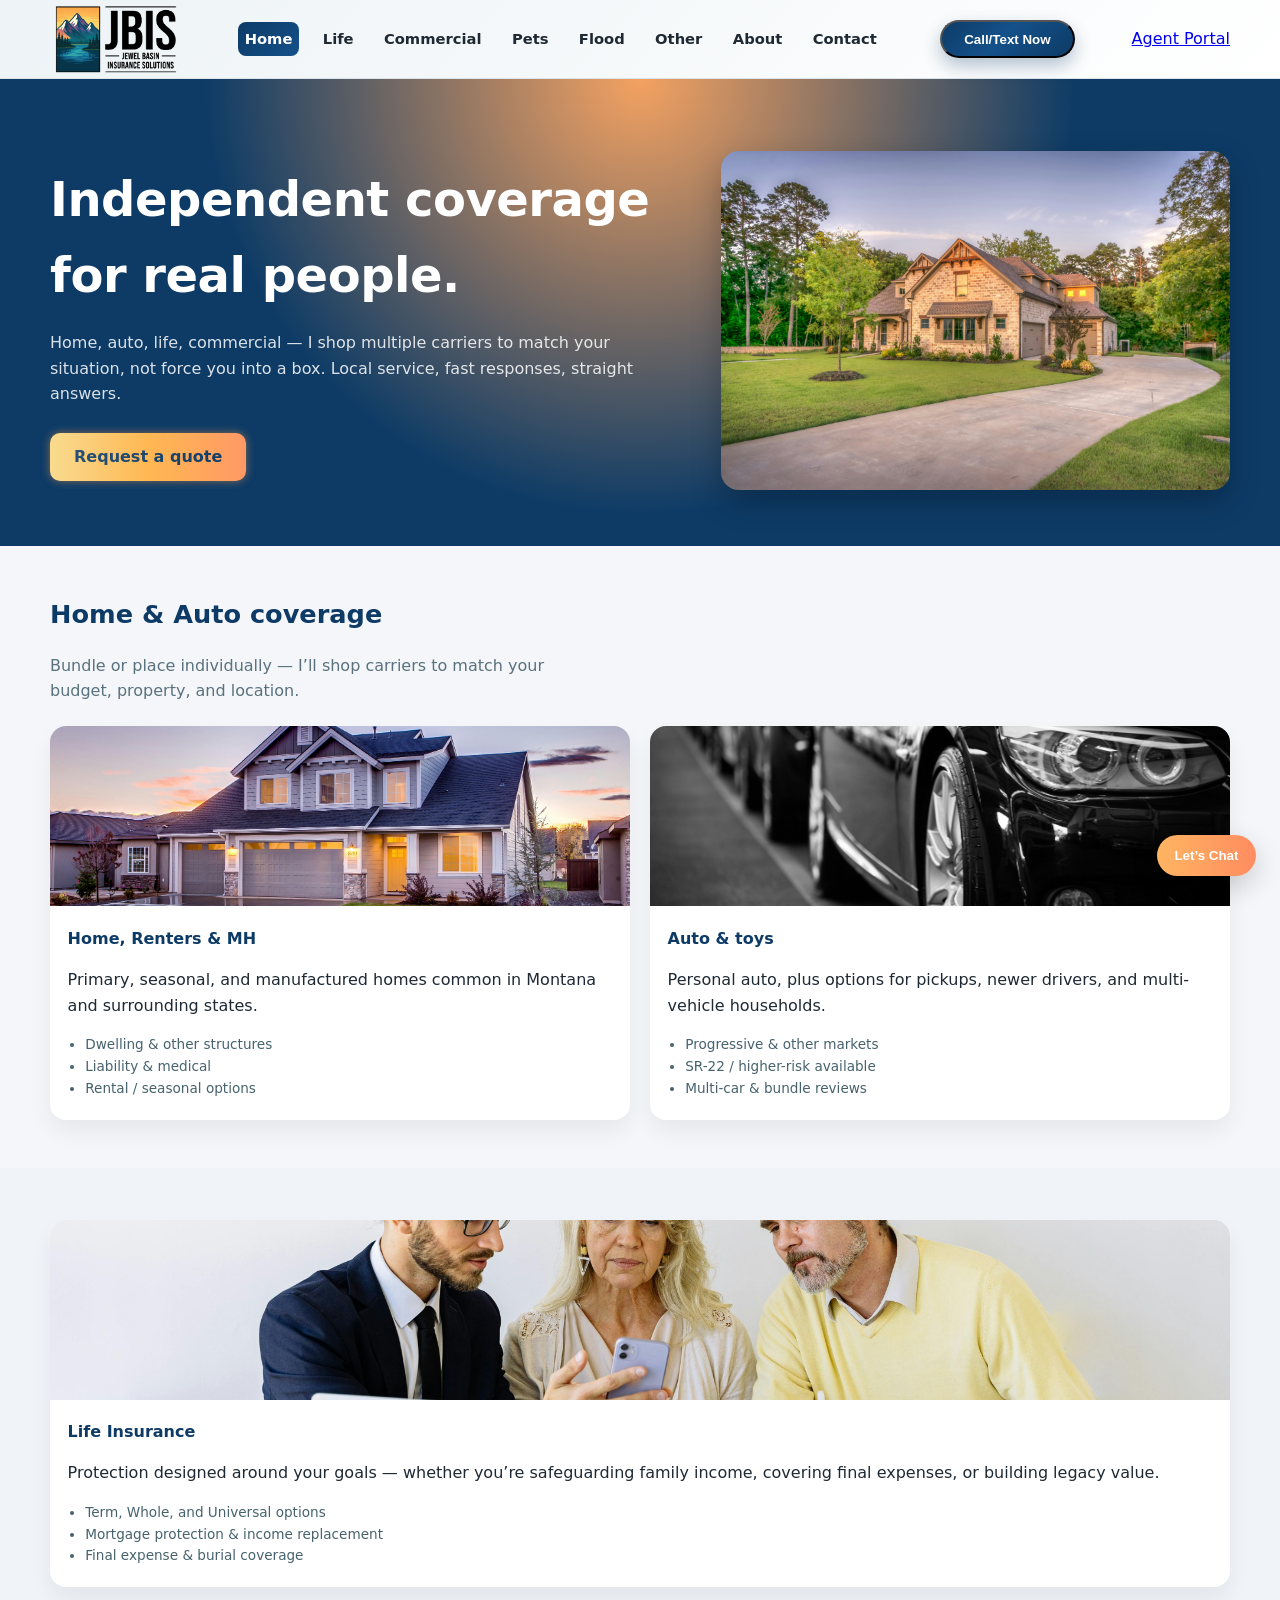
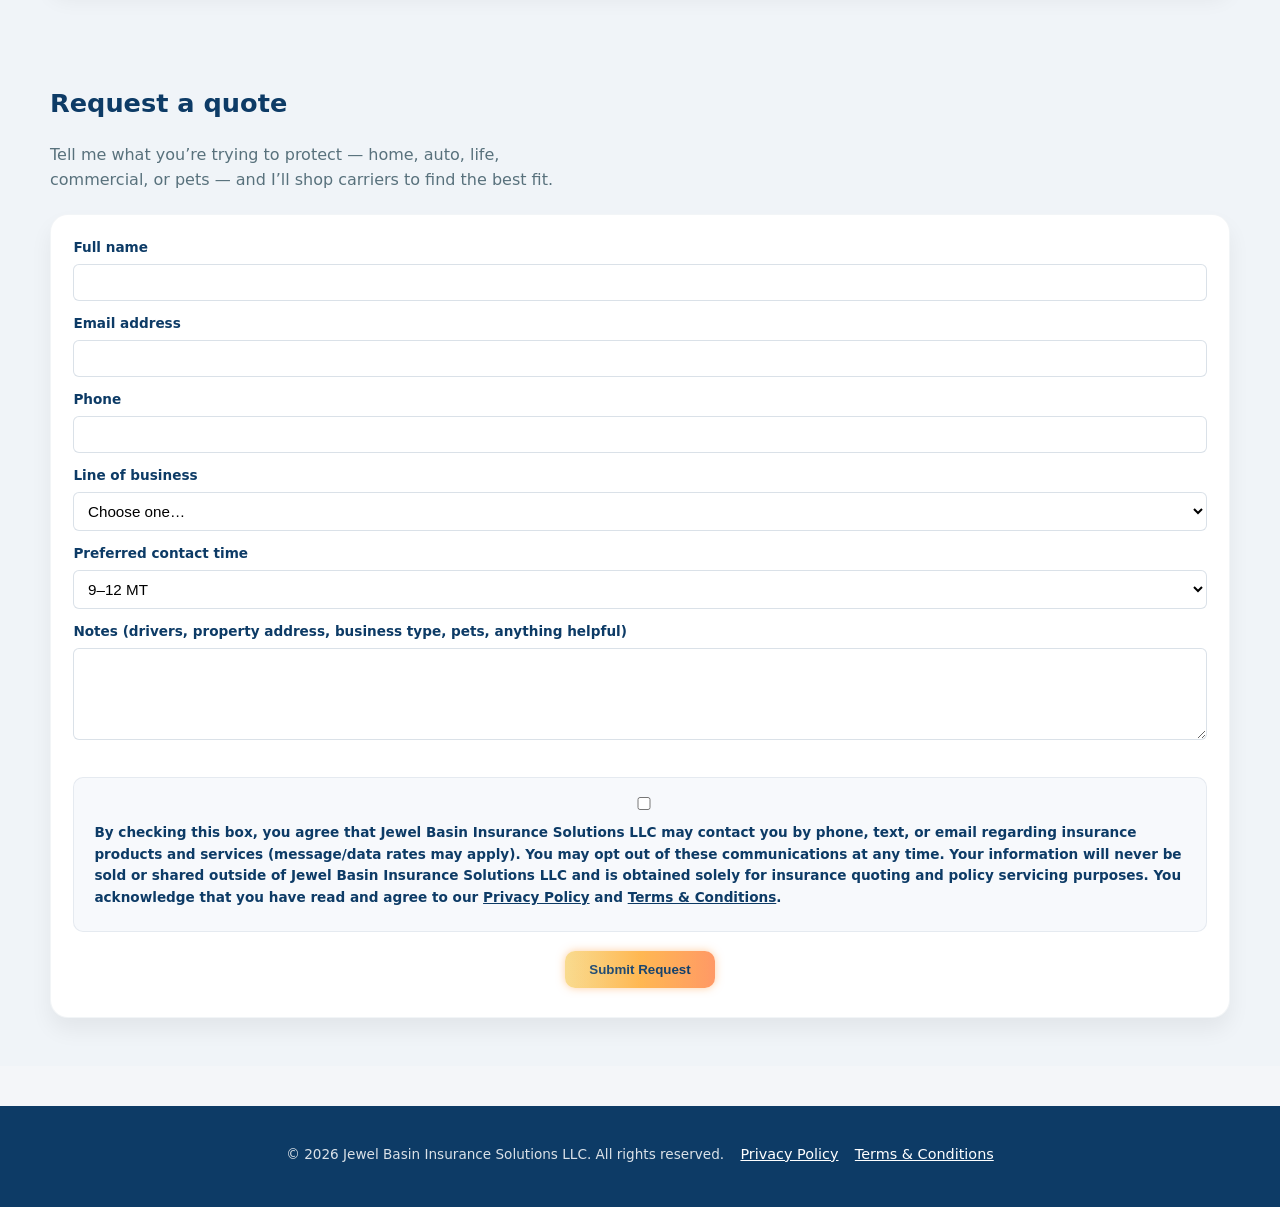
==== index.html @ 473801c9 "Update index.html" ====
<!DOCTYPE html>
<html lang="en">
<head>
  <meta charset="UTF-8" />
  <meta name="viewport" content="width=device-width, initial-scale=1" />
  <title>Jewel Basin Insurance Solutions LLC</title>
  <meta name="description" content="Independent insurance agency providing personal and commercial coverage across Montana and beyond." />
  <link rel="stylesheet" href="styles.css" />
</head>
<body>
  <!-- =========================
       HEADER / NAV
  ========================= -->
  <header class="topbar">
    <div class="container topbar__inner">
      <a href="index.html" class="logo" aria-label="Jewel Basin Insurance Solutions LLC">
        <img src="img/logo.png" alt="Jewel Basin Insurance Solutions LLC logo" />
      </a>

      <nav class="nav" aria-label="Primary">
        <a href="index.html#services" class="active">Home</a>
        <a href="life.html">Life</a>
        <a href="commercial.html">Commercial</a>
        <a href="pets.html">Pets</a>
        <a href="flood.html">Flood</a>
        <a href="other.html">Other</a>
        <a href="about.html">About</a>
        <a href="contact.html">Contact</a>
      </nav>

<button id="callTextBtn" class="btn-call" type="button">Call/Text Now</button>
<a href="/api/basic-auth" class="button">Agent Portal</a>
</a>
    </div>
  </header>

  <!-- =========================
       MAIN
  ========================= -->
  <main>
    <!-- HERO (home) -->
    <section class="hero hero--home">
      <div class="hero-inner container">
        <div class="hero-text">
          <h1>Independent coverage for real people.</h1>
          <p>
            Home, auto, life, commercial — I shop multiple carriers to match your situation,
            not force you into a box. Local service, fast responses, straight answers.
          </p>
          <a href="#quote" class="btn btn-primary">Request a quote</a>
        </div>
        <div class="hero-photo"><img src="img/hero-home2.jpg" alt="Jewel Basin Insurance Solutions" /></div>
      </div>
    </section>

    <!-- SERVICES: Home & Auto spotlight -->
    <section id="services" class="section">
      <div class="container">
        <h2>Home &amp; Auto coverage</h2>
        <p class="section__lead">
          Bundle or place individually — I’ll shop carriers to match your budget, property, and location.
        </p>

        <div class="spotlight-grid">
          <article class="spotlight">
            <img src="img/hero-home.jpg" alt="Home insurance" class="spotlight__img" />
            <div class="spotlight__body">
              <h3>Home, Renters &amp; MH</h3>
              <p>Primary, seasonal, and manufactured homes common in Montana and surrounding states.</p>
              <ul>
                <li>Dwelling &amp; other structures</li>
                <li>Liability &amp; medical</li>
                <li>Rental / seasonal options</li>
              </ul>
            </div>
          </article>

          <article class="spotlight">
            <img src="img/hero-auto.jpg" alt="Auto insurance" class="spotlight__img" />
            <div class="spotlight__body">
              <h3>Auto &amp; toys</h3>
              <p>Personal auto, plus options for pickups, newer drivers, and multi-vehicle households.</p>
              <ul>
                <li>Progressive &amp; other markets</li>
                <li>SR-22 / higher-risk available</li>
                <li>Multi-car &amp; bundle reviews</li>
              </ul>
            </div>
          </article>
        </div>
      </div>
    </section>

    <!-- LIFE INSURANCE PROMO (kept as a single card layout) -->
    <section class="section section--muted">
      <div class="container">
        <div class="spotlight-grid" style="margin-top: 0.25rem;">
          <article class="spotlight">
            <img src="img/life.jpg" alt="Life insurance coverage" class="spotlight__img" />
            <div class="spotlight__body">
              <h3>Life Insurance</h3>
              <p>
                Protection designed around your goals — whether you’re safeguarding family income,
                covering final expenses, or building legacy value.
              </p>
              <ul>
                <li>Term, Whole, and Universal options</li>
                <li>Mortgage protection &amp; income replacement</li>
                <li>Final expense &amp; burial coverage</li>
              </ul>
            </div>
          </article>
        </div>
      </div>
    </section>

    <!-- QUOTE / CONTACT -->
    <section id="quote" class="section section--muted">
      <div class="container narrow">
        <h2>Request a quote</h2>
        <p class="section__lead">
          Tell me what you’re trying to protect — home, auto, life, commercial, or pets — and I’ll shop carriers to find the best fit.
        </p>

        <form action="https://formsubmit.co/kendalljonesins@outlook.com" method="POST" class="quote-form">
          <!-- where to go after submit -->
          <input type="hidden" name="_next" value="https://www.jewelbasinins.com/thankyou.html" />
          <!-- stop captcha -->
          <input type="hidden" name="_captcha" value="false" />
          <!-- subject line -->
          <input type="hidden" name="_subject" value="New website quote request" />

          <div class="form-row">
            <div class="form-group">
              <label for="name">Full name</label>
              <input type="text" id="name" name="Full name" required />
            </div>
            <div class="form-group">
              <label for="email">Email address</label>
              <input type="email" id="email" name="Email" required />
            </div>
          </div>

          <div class="form-row">
            <div class="form-group">
              <label for="phone">Phone</label>
              <input type="tel" id="phone" name="Phone" />
            </div>
            <div class="form-group">
              <label for="line">Line of business</label>
              <select id="line" name="Line of business">
                <option value="" selected>Choose one…</option>
                <option>Home</option>
                <option>Auto</option>
                <option>Home + Auto</option>
                <option>Life / Mortgage protection</option>
                <option>Commercial</option>
                <option>Pets</option>
                <option>Flood</option>
                <option>Other</option>
              </select>
            </div>
          </div>

          <div class="form-row">
            <div class="form-group">
              <label for="time">Preferred contact time</label>
              <select id="time" name="Preferred contact time">
                <option>9–12 MT</option>
                <option>12–3 MT</option>
                <option>3–5 MT</option>
                <option>After 5 MT (by appt)</option>
              </select>
            </div>
          </div>

          <div class="form-group">
            <label for="notes">Notes (drivers, property address, business type, pets, anything helpful)</label>
            <textarea id="notes" name="Notes" rows="4"></textarea>
          </div>

          <div class="consent-box">
            <label class="checkbox-inline">
              <input type="checkbox" name="Consent" value="Yes" required />
              By checking this box, you agree that Jewel Basin Insurance Solutions LLC may contact you by phone, text, or email regarding insurance products
              and services (message/data rates may apply). You may opt out of these communications at any time. Your information will never be sold or shared
              outside of Jewel Basin Insurance Solutions LLC and is obtained solely for insurance quoting and policy servicing purposes. You acknowledge that
              you have read and agree to our <a href="privacy.html" target="_blank">Privacy Policy</a> and <a href="terms.html" target="_blank">Terms &amp; Conditions</a>.
            </label>
          </div>

          <div class="form-submit">
            <button type="submit" class="btn btn-submit">Submit Request</button>
          </div>
        </form>
      </div>
    </section>
  </main>

  <!-- =========================
       FOOTER
  ========================= -->
  <footer class="footer">
    <p>
      &copy; <span id="year"></span> Jewel Basin Insurance Solutions LLC. All rights reserved.
      <a href="privacy.html">Privacy Policy</a> 
      <a href="terms.html">Terms &amp; Conditions</a>
    </p>
  </footer>

  <!-- =========================
       CHAT (unchanged structure; styled by styles.css)
  ========================= -->
  <script src="chat.js" defer></script>

  <!-- Chat Launcher -->
  <button id="jb-chat-launcher" aria-controls="jb-chat" aria-expanded="false">Let’s Chat</button>

  <!-- Chat Panel -->
  <div id="jb-chat" class="is-hidden" role="dialog" aria-label="Quote chat" aria-hidden="true">
    <div class="jb-chat__header">
      <strong>JBIS</strong>
      <button class="jb-chat__close" aria-label="Close chat">&times;</button>
    </div>

    <div id="jb-chat-messages" class="jb-chat__messages"></div>

    <form id="jb-chat-form" class="jb-chat__input" autocomplete="on">
      <div id="jb-chat-input"></div>
      <div class="jb-chat__actions">
        <button type="button" id="jb-chat-back" class="btn btn-ghost" disabled>Back</button>
        <button type="submit" id="jb-chat-next" class="btn">Next</button>
      </div>
    </form>

    <div class="jb-chat__footer">
      <small>
        By continuing you agree JBIS may contact you about insurance products and services (message/data rates may apply).
        You can opt out anytime. We don’t sell your data; it’s used only to provide quotes.
        See our <a href="privacy.html" target="_blank" rel="noopener">Privacy Policy</a> and
        <a href="terms.html" target="_blank" rel="noopener">Terms &amp; Conditions</a>.
      </small>
    </div>
  </div>

  <!-- year script moved to after #year exists -->
  <script>
    document.getElementById('year').textContent = new Date().getFullYear();
  </script>

<script>
document.getElementById("callTextBtn").addEventListener("click", function() {
  // Create popup container
  const choiceBox = document.createElement("div");
  choiceBox.style.position = "fixed";
  choiceBox.style.top = "50%";
  choiceBox.style.left = "50%";
  choiceBox.style.transform = "translate(-50%, -50%)";
  choiceBox.style.background = "white";
  choiceBox.style.border = "2px solid #0d3b66";
  choiceBox.style.borderRadius = "14px";
  choiceBox.style.padding = "1.25rem 1.5rem";
  choiceBox.style.boxShadow = "0 12px 40px rgba(0,0,0,0.25)";
  choiceBox.style.zIndex = "10000";
  choiceBox.style.textAlign = "center";

  choiceBox.innerHTML = `
    <p style="font-weight:600;color:#0d3b66;margin-bottom:1rem;">How would you like to connect?</p>
    <div style="display:flex;gap:1rem;justify-content:center;">
      <a href="tel:4063147878" class="btn" style="text-decoration:none;">📞 Call</a>
      <a href="sms:4063147878" class="btn" style="text-decoration:none;">💬 Text</a>
    </div>
    <button id="closeChoiceBox" style="margin-top:1.25rem;background:none;border:none;color:#555;font-size:.9rem;cursor:pointer;">Cancel</button>
  `;

  document.body.appendChild(choiceBox);

  document.getElementById("closeChoiceBox").addEventListener("click", () => {
    choiceBox.remove();
  });
});
</script>


</body>
</html>
---- styles.css ----
/* =========================
   GLOBAL RESET + TOKENS
========================= */
*,
*::before,
*::after { box-sizing: border-box; }

:root{
  --bg:#f4f6f9;
  --page:#fff;
  --ink:#1f2933;
  --muted:rgba(38,70,83,.75);
  --jewel:#0d3b66;
  --jewel-2:#14518a;
  --accent:#f4a261;
  --radius:18px;
  --shadow-card:0 12px 22px rgba(0,0,0,.06);
  --max:1180px;
  --gap:1.5rem;
  --form-border:rgba(13,59,102,.15);
}

html,body{
  margin:0;
  font-family:system-ui,-apple-system,"Segoe UI",sans-serif;
  line-height:1.6;
  color:var(--ink);
  background:var(--bg);
}

img{max-width:100%;height:auto;display:block;}
.container{width:min(100% - 2rem,var(--max));margin:0 auto;}

/* =========================
   HEADER / TOPBAR
========================= */
.topbar{
  position:sticky; top:0; z-index:999;
  background:linear-gradient(135deg,#edf3f6,#fff);
  border-bottom:1px solid #dbe4ea;
}
.topbar__inner{
  min-height:78px;
  display:flex;align-items:center;justify-content:space-between;gap:1.25rem;
  width:min(100% - 2rem,var(--max)); margin:0 auto;
}

/* universal logo rule */
.logo, .logo img,
header img[alt*="Jewel Basin"], header img[alt*="JBIS"]{
  max-height:78px; width:auto; object-fit:contain;
}

/* nav */
.nav{display:flex;align-items:center;gap:1.1rem;flex-wrap:wrap;}
.nav a{
  text-decoration:none; color:var(--ink);
  font-weight:600; font-size:.92rem; white-space:nowrap;
  padding:.35rem .4rem; border-radius:8px; transition:color .2s ease, background .2s ease;
}
.nav a:hover{color:var(--jewel);}
.nav a.active{color:#fff;background:linear-gradient(135deg,var(--jewel),var(--jewel-2));}

/* call button (separate from generic .btn so it never conflicts) */
.btn-call{
  background:linear-gradient(135deg,#0d3b66 0%,#14518a 45%,#0d3b66 100%);
  color:#fff; padding:.6rem 1.4rem; border-radius:9999px; font-weight:700;
  text-decoration:none; display:inline-flex; gap:.35rem; align-items:center;
  box-shadow:0 8px 18px rgba(13,59,102,.3); transition:transform .12s ease-out; white-space:nowrap;
}
.btn-call:hover{transform:translateY(-1px);}

/* header mobile */
@media (max-width:880px){
  .topbar__inner{flex-wrap:wrap;justify-content:center;}
  .nav{justify-content:center;}
  .btn-call{width:100%;justify-content:center;}
}

/* =========================
   BUTTONS — Alpine Glow ✨
   (authoritative single source)
========================= */
.btn, .btn-primary, .btn-submit{
  background:linear-gradient(90deg,#f8d67f,#ffb347,#ff9966);
  color:#0d3b66!important;
  border:none; border-radius:10px;
  padding:.7rem 1.5rem; font-weight:700; cursor:pointer;
  box-shadow:0 0 8px rgba(255,160,70,.5);
  position:relative; overflow:hidden; transition:all .35s ease;
  text-decoration:none; display:inline-flex; align-items:center; justify-content:center; gap:.35rem;
}
.btn::after{
  content:""; position:absolute; inset:0; left:-100%;
  background:linear-gradient(90deg,rgba(255,255,255,.25),rgba(255,255,255,0));
  transition:left .6s ease;
}
.btn:hover::after{left:100%;}
.btn:hover, .btn:focus{
  color:#fff!important;
  background:linear-gradient(90deg,#ffcc80,#ffb347,#ffa366);
  box-shadow:0 0 12px rgba(255,185,100,.8), 0 0 25px rgba(255,160,70,.5);
  transform:translateY(-1px);
}
.btn:active{transform:translateY(1px);}

/* =========================
   HERO
========================= */
.hero,
.hero--home,
.hero-life,
.hero-commercial,
.hero-pets{
  background:radial-gradient(circle at top,#f4a261 0%,#0d3b66 55%,#0d3b66 100%);
  color:#fff; padding:4.5rem 0 3.5rem;
}
.hero-inner, .hero__inner{
  width:min(100% - 2rem,var(--max));
  margin:0 auto; display:grid; gap:3rem; align-items:center;
  grid-template-columns:1.1fr .9fr;
}
.hero h1, .hero h2, .hero-text h1, .hero-text h2{
  color:#fff; font-size:clamp(2.2rem,4vw,3rem); margin:0 0 1rem; letter-spacing:-.01em;
}
.hero p, .hero-text p{
  color:rgba(255,255,255,.85); max-width:40rem; margin:0 0 1.6rem;
}
.hero-photo img{
  width:100%; max-width:540px; height:auto; border-radius:18px; object-fit:cover;
  box-shadow:0 12px 30px rgba(0,0,0,.25); margin-left:auto;
}

/* hero mobile */
@media (max-width:920px){
  .hero-inner,.hero__inner{grid-template-columns:1fr;text-align:left;}
  .hero-photo{order:-1;max-width:420px;margin:0 auto 1.5rem;}
}

/* commercial hero sizing guard */
.hero img[src*="commercial"], img[src$="commercial.jpg"],
.commercial-hero, .commercial-hero img{
  width:100%; max-width:560px; max-height:360px; height:auto; object-fit:cover;
  border-radius:16px; margin:0 auto 1.5rem; box-shadow:0 10px 28px rgba(0,0,0,.15);
}

/* =========================
   GENERIC SECTIONS
========================= */
.section{padding:3rem 0;}
/* support BOTH spellings used in index */
.section--muted, .section-muted{background:#f0f4f8;}
.section h2{margin:0 0 1.1rem; font-size:1.6rem; color:var(--jewel);}
/* support BOTH lead class names used in index */
.section__lead, .section_lead{color:var(--muted); max-width:520px;}

/* =========================
   GRIDS & CARDS
========================= */
.spotlight-grid, .service-grid, .industries-grid{
  display:grid; grid-template-columns:repeat(auto-fit,minmax(240px,1fr));
  gap:1.25rem; align-items:stretch; margin-top:1.4rem;
}
.spotlight, .industry-card, .service-card{
  background:#fff; border-radius:16px; box-shadow:var(--shadow-card);
  overflow:hidden; display:flex; flex-direction:column; min-height:260px;
  transition:transform .2s ease, box-shadow .3s ease;
}
.spotlight:hover, .industry-card:hover, .service-card:hover{
  transform:translateY(-4px); box-shadow:0 8px 20px rgba(0,0,0,.15);
}
.spotlight img, .industry-card img, .service-card img{
  width:100%; height:180px; object-fit:cover;
}
.spotlight__body, .industry-card__body, .service-card__body{padding:1.1rem 1.1rem 1.25rem;}
.spotlight__body h3{margin:.1rem 0 .35rem; font-size:1rem; color:var(--jewel);}
.spotlight__body ul{margin:.5rem 0 0; padding-left:1.1rem; color:rgba(38,70,83,.85); font-size:.85rem;}

/* generic standalone card (used on Flood page too) */
.coverage-card{
  text-align:center; background:#fff; border-radius:16px; padding:1.5rem;
  box-shadow:0 4px 12px rgba(0,0,0,.1); transition:transform .2s ease, box-shadow .3s ease;
}
.coverage-card:hover{transform:translateY(-4px); box-shadow:0 8px 20px rgba(0,0,0,.15);}
.coverage-card img{width:100%; max-width:320px; height:200px; object-fit:cover; border-radius:12px; margin:0 auto 1rem;}

/* =========================
   FORMS (unified)
========================= */
.quote-form{
  background:#fff; border-radius:18px; box-shadow:var(--shadow-card);
  padding:1.4rem 1.4rem 1.8rem; margin-top:1.3rem; border:1px solid rgba(13,59,102,.05);
}
.quote-form label{
  display:block; font-weight:600; color:var(--jewel); margin-bottom:.35rem; font-size:.85rem;
}
.quote-form input, .quote-form select, .quote-form textarea{
  width:100%; border:1px solid var(--form-border); border-radius:6px;
  padding:.55rem .6rem; margin-bottom:.75rem; font-size:.95rem; background:#fff;
}
.form-submit{text-align:center;margin-top:1.2rem;}

/* consent/notice box */
.form-agreement, .consent-box{
  display:flex; align-items:flex-start; gap:.75rem;
  background:#f7f9fc; border:1px solid rgba(13,59,102,.08);
  border-radius:10px; padding:1rem 1.25rem; margin-top:1.1rem;
  font-size:.85rem; color:rgba(38,70,83,.85);
}
.form-agreement a, .consent-box a{color:var(--jewel);font-weight:700;text-decoration:underline;}

/* =========================
   FLOOD PAGE EXTRAS
========================= */
.hurricane-alert{
  background:rgba(13,59,102,.04); border:1px solid rgba(13,59,102,.08);
  border-radius:14px; padding:1.25rem 1.5rem 1.1rem; margin-top:1.5rem;
}
.hurricane-title{font-weight:700;margin-bottom:.65rem;color:var(--jewel);}
.hurricane-note{font-size:.78rem;color:rgba(11,37,63,.65);margin-top:.7rem;}
.section-divider{height:1px;background:rgba(13,59,102,.08);margin:1.6rem 0 1.4rem;border-radius:999px;}
.flood-fact{
  background:#fff; border:1px solid rgba(13,59,102,.05); border-left:5px solid var(--jewel);
  border-radius:14px; padding:1.1rem 1.4rem 1.2rem; box-shadow:0 10px 25px rgba(0,0,0,.03);
}
.flood-fact h3{margin:0 0 .4rem; font-size:1rem; color:var(--jewel);}
.flood-fact p{margin:0; font-size:.9rem; line-height:1.55; color:rgba(10,22,35,.85);}

/* Make the whole button pulse with blue glow */
.btn-hurricane {
  position: relative;
  display: inline-flex;
  align-items: center;
  justify-content: center;
  gap: 0.45rem;
  animation: hurricane-pulse 3s ease-in-out infinite;
  box-shadow: 0 0 0 rgba(13, 59, 102, 0);
}

/* Big, soft beacon glow */
@keyframes hurricane-pulse {
  0% {
    box-shadow: 0 0 0 0 rgba(13, 59, 102, 0.55);
    transform: scale(1);
  }
  50% {
    box-shadow: 0 0 45px 18px rgba(255, 255, 255, 0.4);
    transform: scale(1.05);
  }
  100% {
    box-shadow: 0 0 0 0 rgba(13, 59, 102, 0);
    transform: scale(1);
  }
}

/* =========================
   FOOTER
========================= */
.footer{
  background:var(--jewel); color:rgba(255,255,255,.85);
  text-align:center; padding:2.3rem 1rem 2.6rem; margin-top:2.5rem;
}
.footer p{margin:0;font-size:.85rem;}
.footer a{color:#fff;text-decoration:underline;margin-left:.75rem;font-size:.9rem;}

/* optional pretty underline glow */
.footer-links a{
  color:#d8e9ff; text-decoration:none; position:relative; transition:color .3s ease, text-shadow .3s ease;
}
.footer-links a::after{
  content:""; position:absolute; left:0; bottom:-2px; width:0; height:2px;
  background:linear-gradient(90deg,#f8d67f,#ffb347,#ff9966);
  box-shadow:0 0 6px rgba(255,160,70,.4); transition:width .4s ease; border-radius:2px;
}
.footer-links a:hover{color:#fff;text-shadow:0 0 10px rgba(255,190,110,.9), 0 0 20px rgba(255,160,70,.5);}
.footer-links a:hover::after{width:100%;}

/* =========================
   ABOUT HELPERS
========================= */
.about-wrap,.about-grid{
  display:grid; grid-template-columns:1fr .7fr; gap:2rem; align-items:center;
}
.about-text-block p, .about-list{color:rgba(13,59,102,.85);}
.about-list{margin:.75rem 0 0; padding-left:1.2rem;}
.about-photo img{width:100%;max-width:360px;border-radius:18px;box-shadow:0 10px 24px rgba(0,0,0,.25);object-fit:cover;margin-left:auto;}
@media (max-width:960px){
  .about-wrap,.about-grid{grid-template-columns:1fr;}
  .about-photo img{max-width:100%;margin:1rem auto 0;}
}

/* =========================
   JBIS CHAT — preserves your look
========================= */
#jb-chat.is-hidden{display:none;}
#jb-chat-launcher{
  position:fixed; right:24px; bottom:24px; z-index:9999;
  padding:.8rem 1.1rem; border:0; border-radius:999px; font-weight:700; cursor:pointer;
  background:linear-gradient(90deg,#ffb562,#ff8c60); color:#fff;
  box-shadow:0 10px 28px rgba(0,0,0,.18); transition:transform .2s ease, box-shadow .2s ease;
}
#jb-chat-launcher:hover{transform:translateY(-2px);box-shadow:0 14px 32px rgba(0,0,0,.22);}

#jb-chat{
  position:fixed; right:24px; bottom:24px; width:min(360px,92vw); max-height:70vh;
  display:grid; grid-template-rows:auto 1fr auto auto; gap:.5rem;
  background:#fff; border-radius:16px; box-shadow:0 20px 60px rgba(0,0,0,.22); z-index:10000;
}
.jb-chat__header{
  position:relative; padding:12px 44px 12px 16px;
  background:linear-gradient(135deg,#0e3a5b,#1a5b87); color:#fff; font-weight:700;
}
.jb-chat__close{
  position:absolute; top:8px; right:8px; width:32px; height:32px;
  border:0; border-radius:999px; background:rgba(255,255,255,.16);
  color:#fff; font-size:18px; line-height:1; cursor:pointer;
}
.jb-chat__messages{padding:.5rem .75rem; overflow:auto; max-height:50vh;}
.bubble{max-width:80%; padding:.7rem .9rem; border-radius:16px; margin:.35rem 0; line-height:1.35; box-shadow:0 2px 10px rgba(0,0,0,.05);}
.bubble.bot{background:#f4f6f8; color:#16324f;}
.bubble.user{background:#1d5a98; color:#fff; margin-left:auto;}
.jb-chat__input{padding:0 .75rem .75rem;}
#jb-chat-input .field, #jb-chat-input textarea, #jb-chat-input select,
#jb-chat-input input[type="text"], #jb-chat-input input[type="email"], #jb-chat-input input[type="tel"]{
  width:100%; padding:.65rem .75rem; border:1px solid #d9e2ea; border-radius:10px; font:inherit; outline:none;
}
#jb-chat-input :is(.field,textarea,select,input):focus{border-color:#9cc1e0; box-shadow:0 0 0 3px rgba(31,121,194,.15);}
.jb-chat__actions{display:flex; gap:.5rem; justify-content:flex-end; margin-top:.6rem;}
#jb-chat .btn{background:linear-gradient(90deg,#ffcc80,#ff9966); color:#fff; border:none; border-radius:12px; padding:.6rem .95rem; font-weight:700; box-shadow:0 10px 26px rgba(255,140,96,.35);}
#jb-chat .btn:hover{transform:translateY(-1px); box-shadow:0 14px 30px rgba(255,140,96,.45);}
#jb-chat .btn-ghost{background:#eef3f8; color:#123; box-shadow:none;}

/* ===== JBIS CHAT – avatar + carousel add-ons (adjusted with slower glow) ===== */
.sage-avatar{display:flex;flex-direction:column;align-items:center;justify-content:flex-start;margin-right:8px;flex-shrink:0;}
.sage-avatar img{width:32px;height:32px;border-radius:50%;object-fit:cover;box-shadow:0 0 10px rgba(255,255,255,.3);animation:sageGlow 6s ease-in-out infinite alternate;}
.sage-name{font-size:.65rem;color:#16324f;margin-top:2px;font-weight:600;text-align:center;}
@keyframes sageGlow{from{box-shadow:0 0 5px rgba(255,255,255,.2);}to{box-shadow:0 0 15px rgba(255,255,255,.5);}}

.bubble.bot{display:flex;align-items:flex-start;gap:8px;}
.bubble.bot > div:last-child{flex:1;}

/* Carousel container + transitions */
.jb-carousel{position:relative;width:100%;max-width:560px;}
.jb-slide{display:none;}
.jb-slide.active{display:block;animation:jbFade .25s ease;}
@keyframes jbFade{from{opacity:0;transform:translateY(4px);}to{opacity:1;transform:none;}}

/* Carousel nav + dots */
.jb-nav{display:flex;justify-content:space-between;align-items:center;margin-top:8px;}
.jb-arrow{border:0;border-radius:10px;padding:.45rem .7rem;cursor:pointer;background:#eef3f8;color:#16324f;font-weight:700;}
.jb-dots{display:flex;gap:6px;align-items:center;justify-content:center;flex:1;}
.jb-dot{width:8px;height:8px;border-radius:50%;background:#d3dde7;border:0;}
.jb-dot.active{background:#1d5a98;}

/* Carousel card */
.jb-card{border:1px solid #e6eef6;border-radius:12px;padding:10px;margin:.25rem 0 .5rem;background:#fff;box-shadow:0 4px 12px rgba(0,0,0,.06);}
.jb-card h4{margin:0 0 4px;font-size:1rem;color:#0e3a5b;}
.jb-card p{margin:0 0 8px;color:#3d5368;font-size:.9rem;line-height:1.35;}
.jb-card .actions{display:flex;gap:8px;flex-wrap:wrap;}
.jb-card .btn{padding:.45rem .7rem;border-radius:10px;}
.jb-card .btn-ghost{background:#eef3f8;color:#123;}

/* Footer text tone in chat */
.jb-chat__footer small{color:#5b6e7f;display:block;}

/* Center the Prev & Next buttons beneath chat input */
.jb-chat__actions {
  display: flex;
  justify-content: center;
  align-items: center;
  gap: 12px;
  margin-top: 10px;
}

.jb-chat__actions .btn {
  min-width: 100px;
  text-align: center;
}

@media (max-width: 480px) {
  .jb-chat__actions {
    flex-direction: column;
  }
  .jb-chat__actions .btn {
    width: 100%;
  }
}

/* Align and balance the acknowledgment text */
.jb-chat__footer {
  text-align: center;
  padding: 10px 14px 12px;
  background: #f8fafc;
  border-top: 1px solid #dfe6ed;
  border-radius: 0 0 14px 14px;
  box-shadow: inset 0 1px 0 rgba(0,0,0,0.05);
}

.jb-chat__footer small {
  color: #4b5b6a;
  font-size: 0.8rem;
  line-height: 1.4;
  display: inline-block;
  max-width: 90%;
  margin: 0 auto;
}

.jb-chat__footer a {
  color: #1d5a98;
  text-decoration: none;
  font-weight: 600;
}

.jb-chat__footer a:hover {
  text-decoration: underline;
}

#jb-chat-voice.is-recording { box-shadow: 0 0 0 3px rgba(255,0,0,.15); }

/* =========================
   SMALL SCREENS
========================= */
@media (max-width:640px){
  .nav{gap:.75rem;}
  .quote-form{padding:1rem;}
  .btn, .btn-submit{width:100%;}
  .hero, .hero--home{text-align:left;}
}
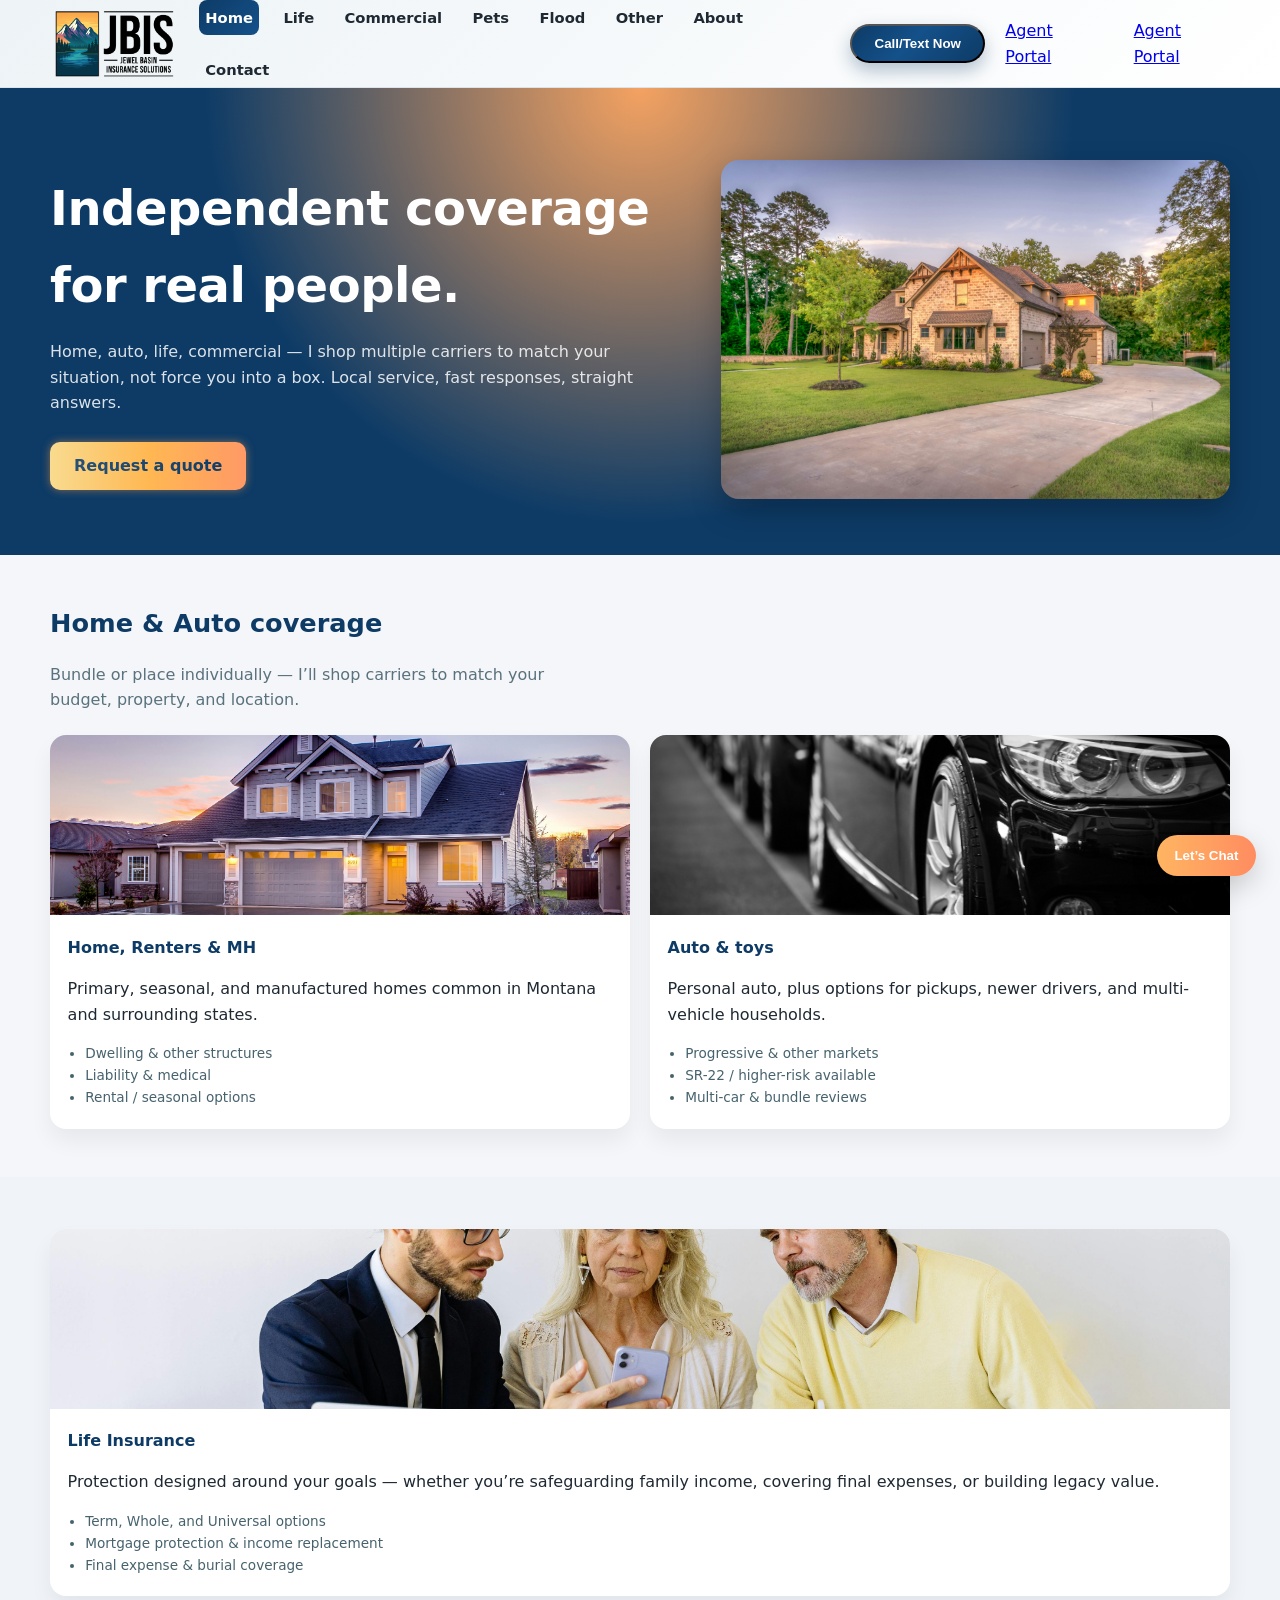
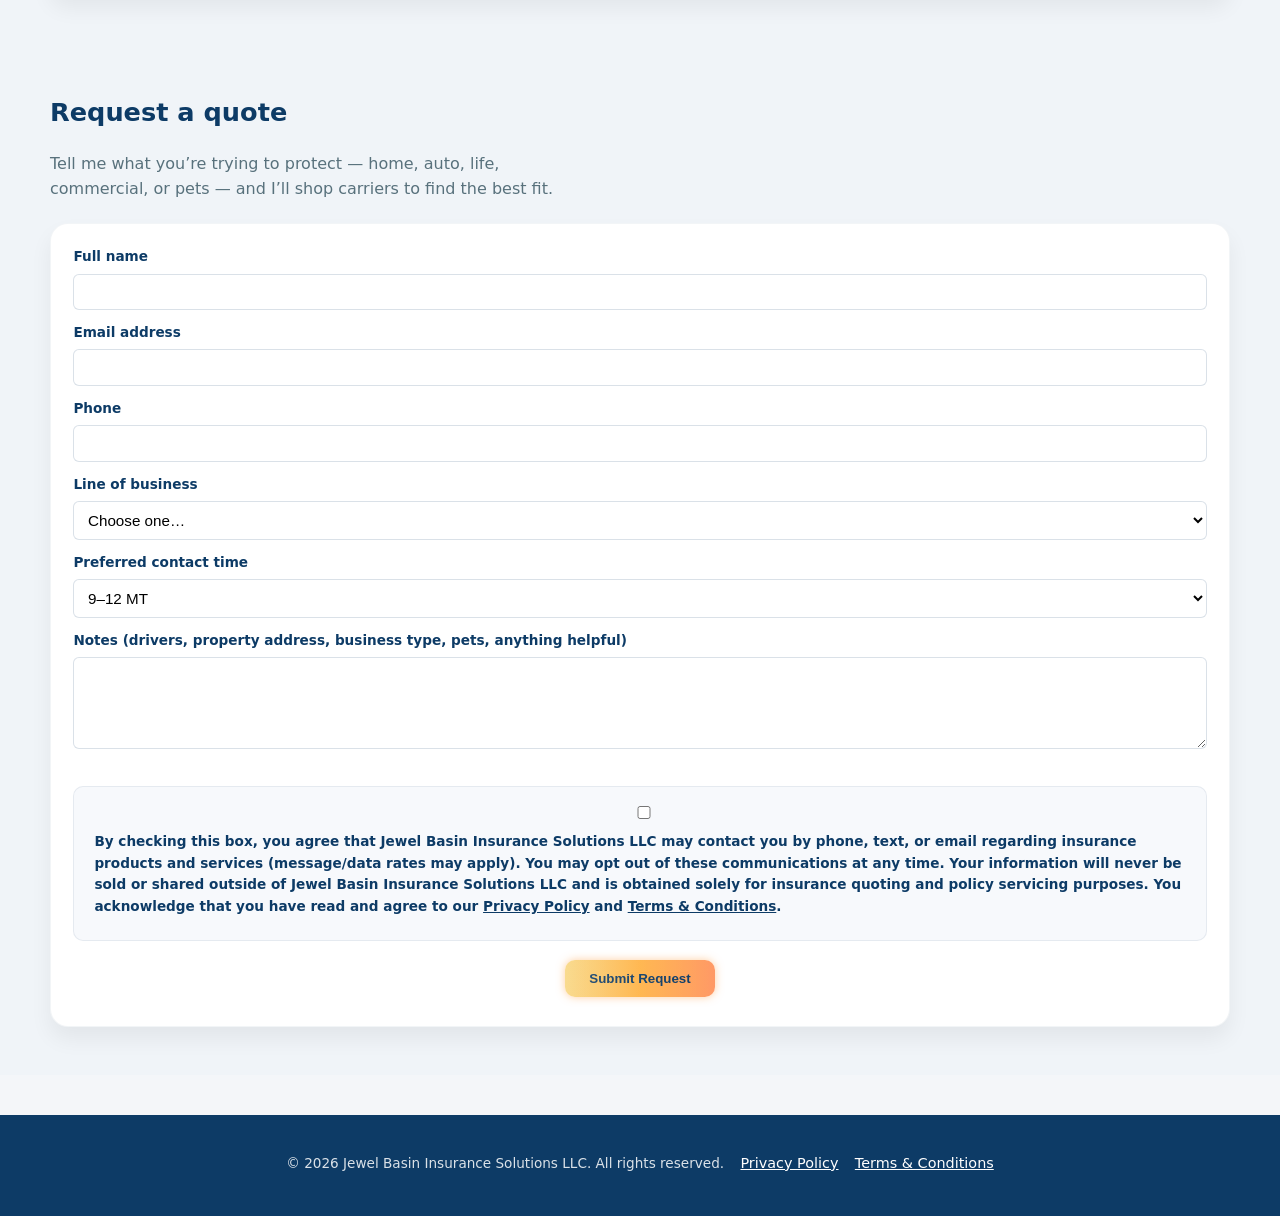
==== commit 8898c63b: "Update index.html" ====
--- a/index.html
+++ b/index.html
@@ -30,7 +30,7 @@
 
 <button id="callTextBtn" class="btn-call" type="button">Call/Text Now</button>
 <a href="/api/basic-auth" class="button">Agent Portal</a>
-</a>
+<a href="/api/basic-auth" class="button" style="margin-left: 12px;">Agent Portal</a>
     </div>
   </header>
 
@@ -286,3 +286,4 @@
 </html>
 
 
+
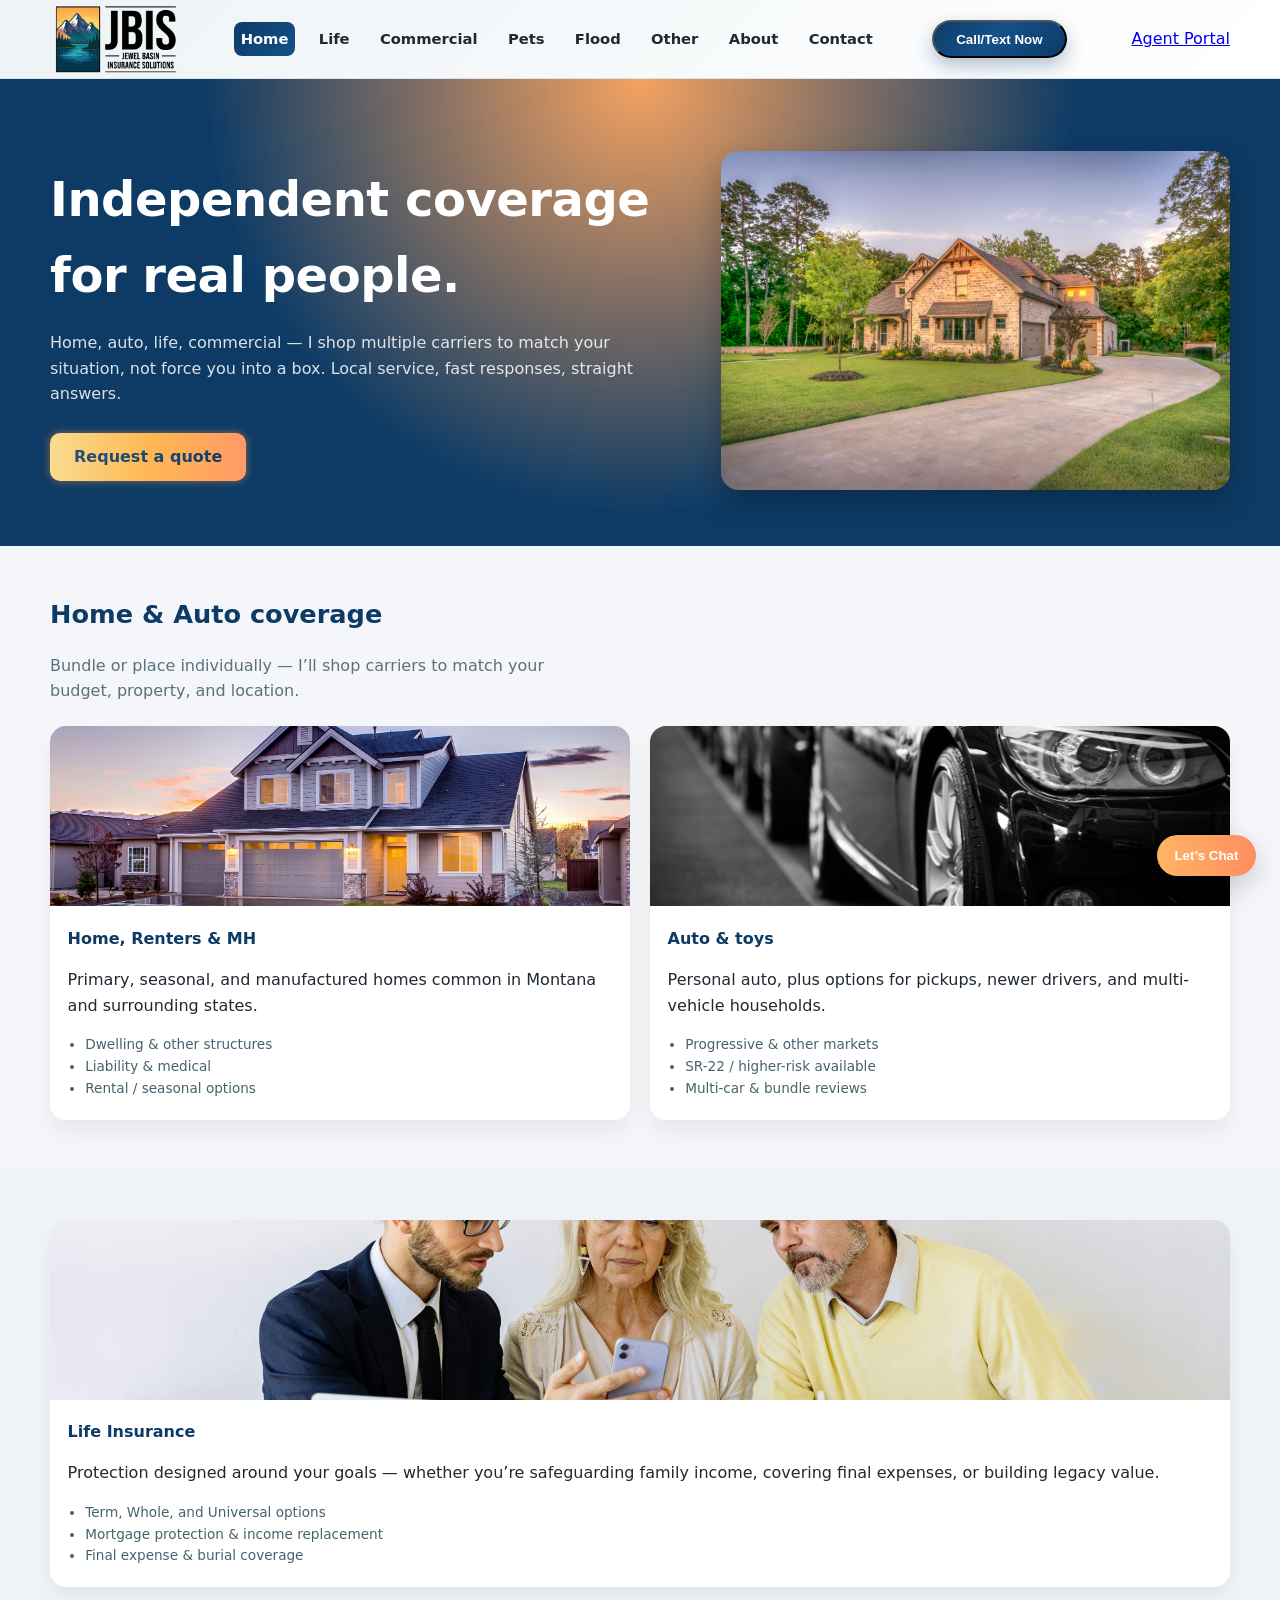
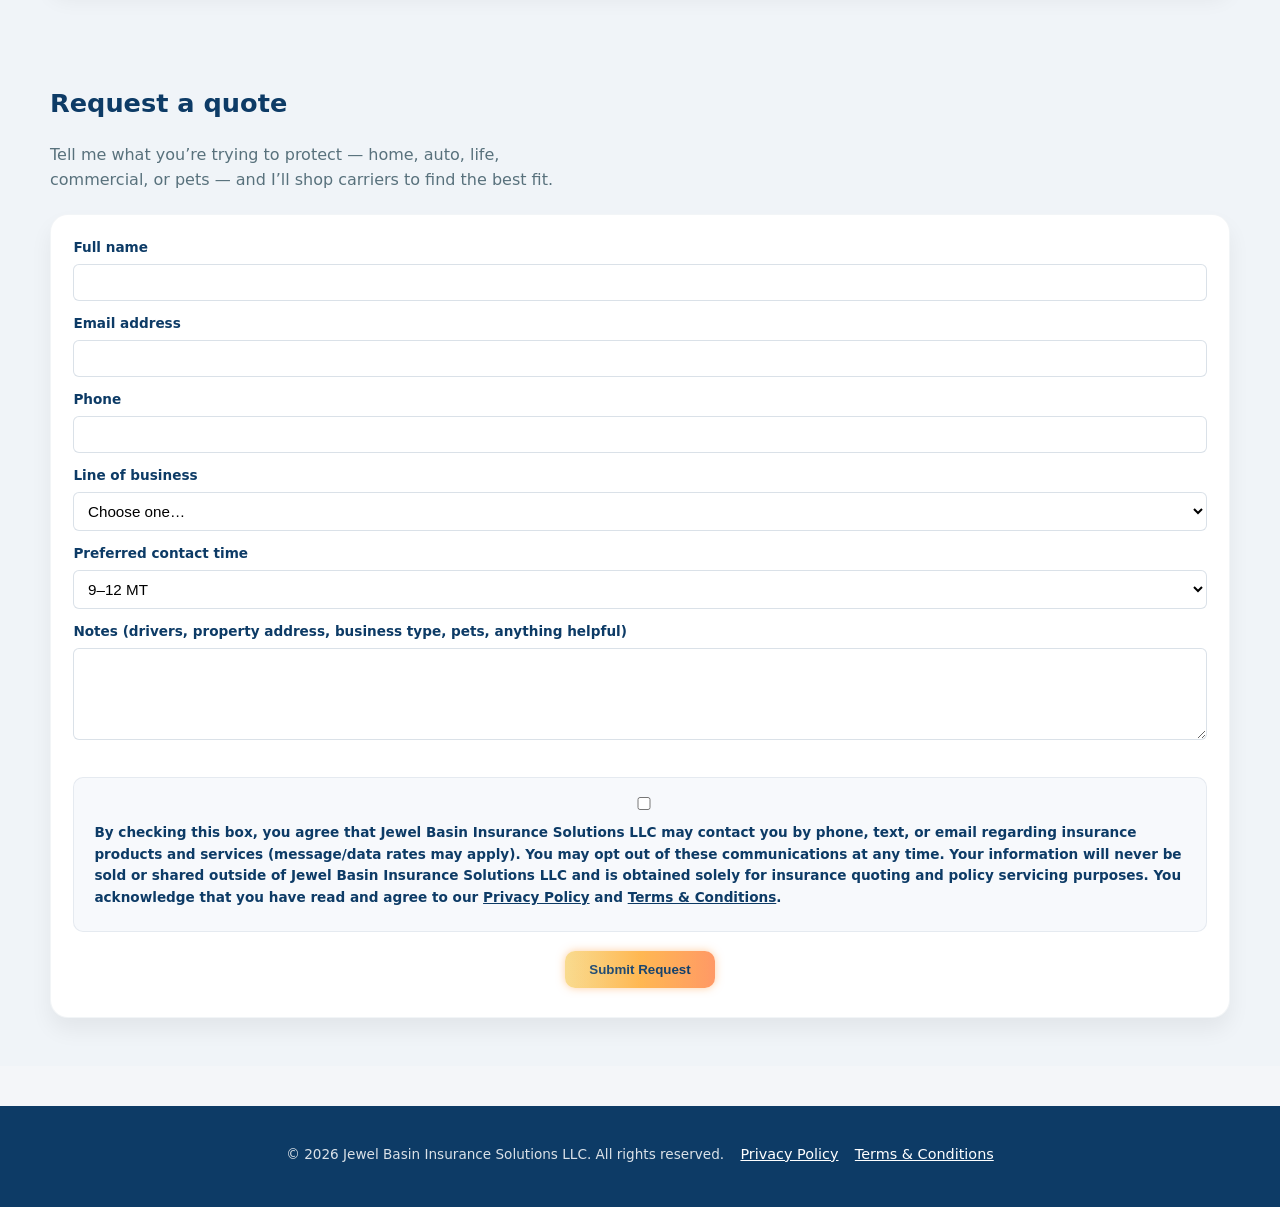
==== commit 352715a9: "Update index.html" ====
--- a/index.html
+++ b/index.html
@@ -29,8 +29,8 @@
       </nav>
 
 <button id="callTextBtn" class="btn-call" type="button">Call/Text Now</button>
-<a href="/api/basic-auth" class="button">Agent Portal</a>
 <a href="/api/basic-auth" class="button" style="margin-left: 12px;">Agent Portal</a>
+      
     </div>
   </header>
 
@@ -287,3 +287,4 @@
 
 
 
+
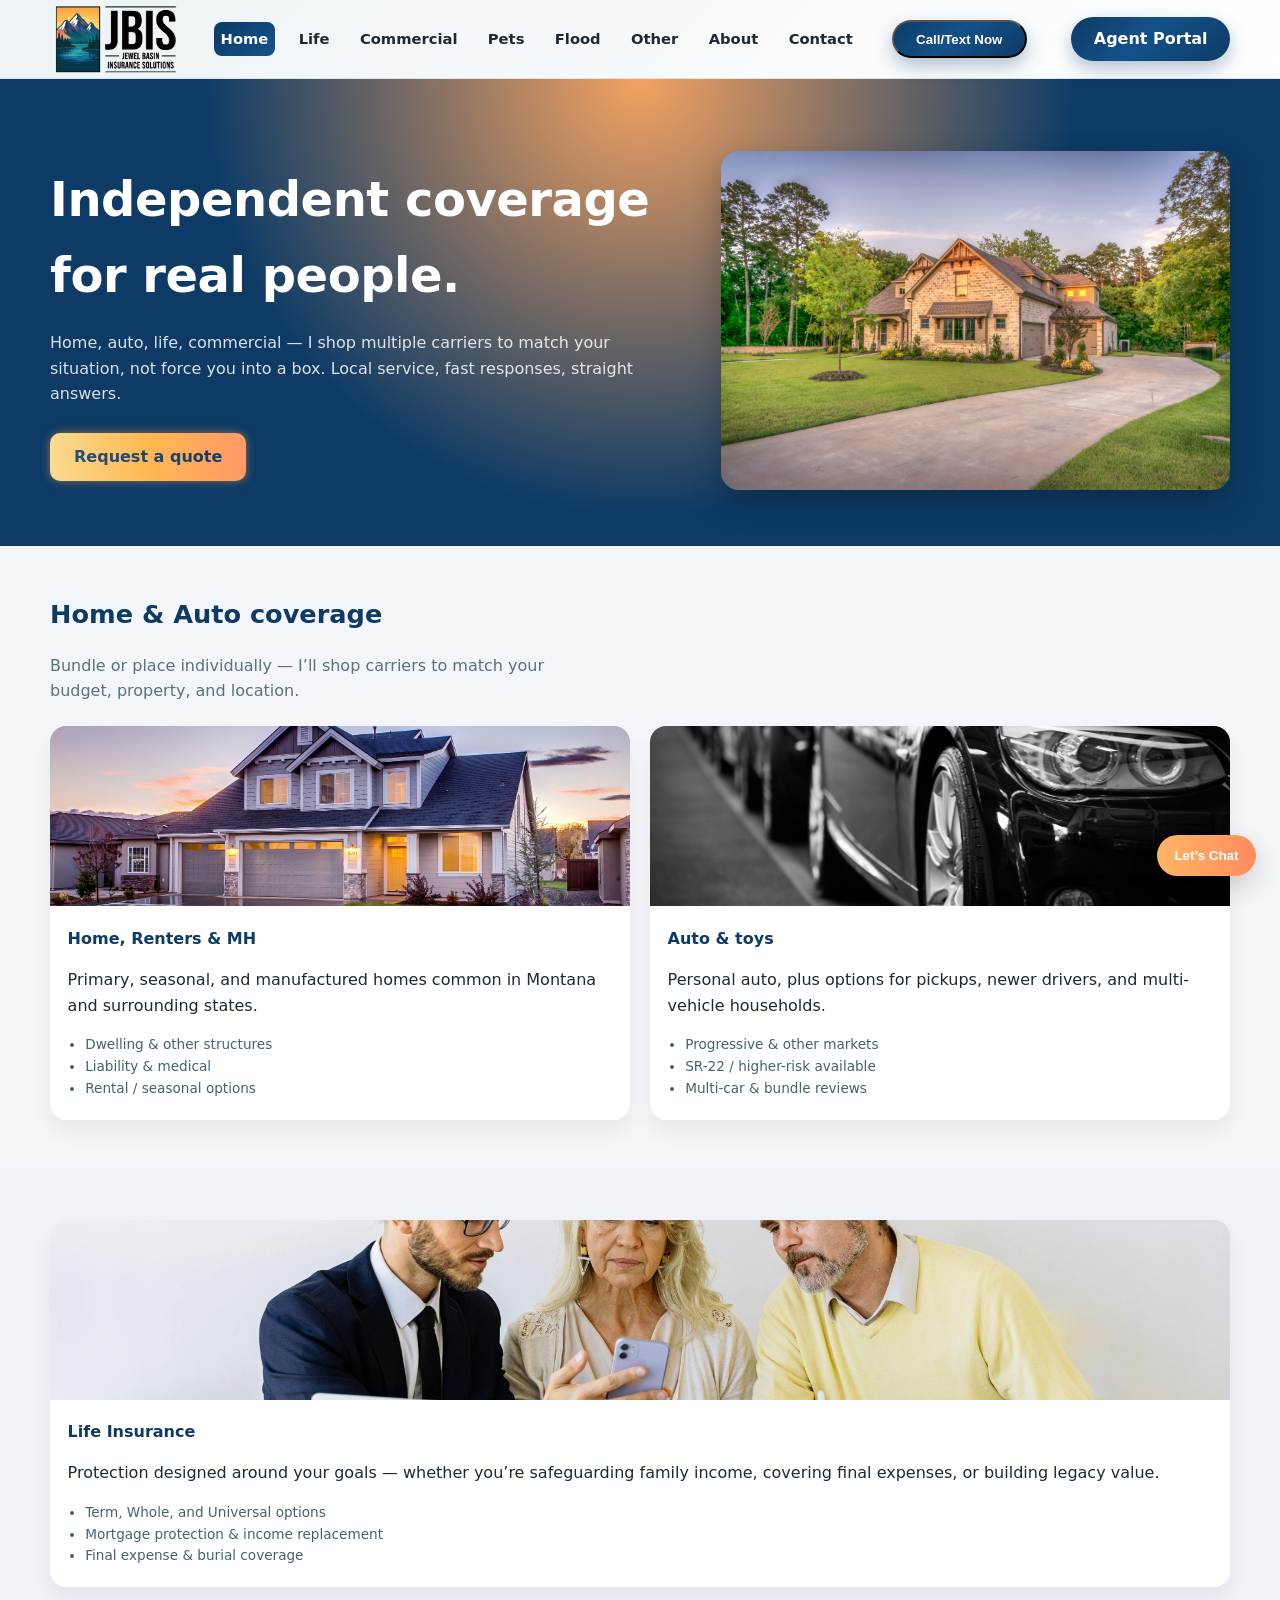
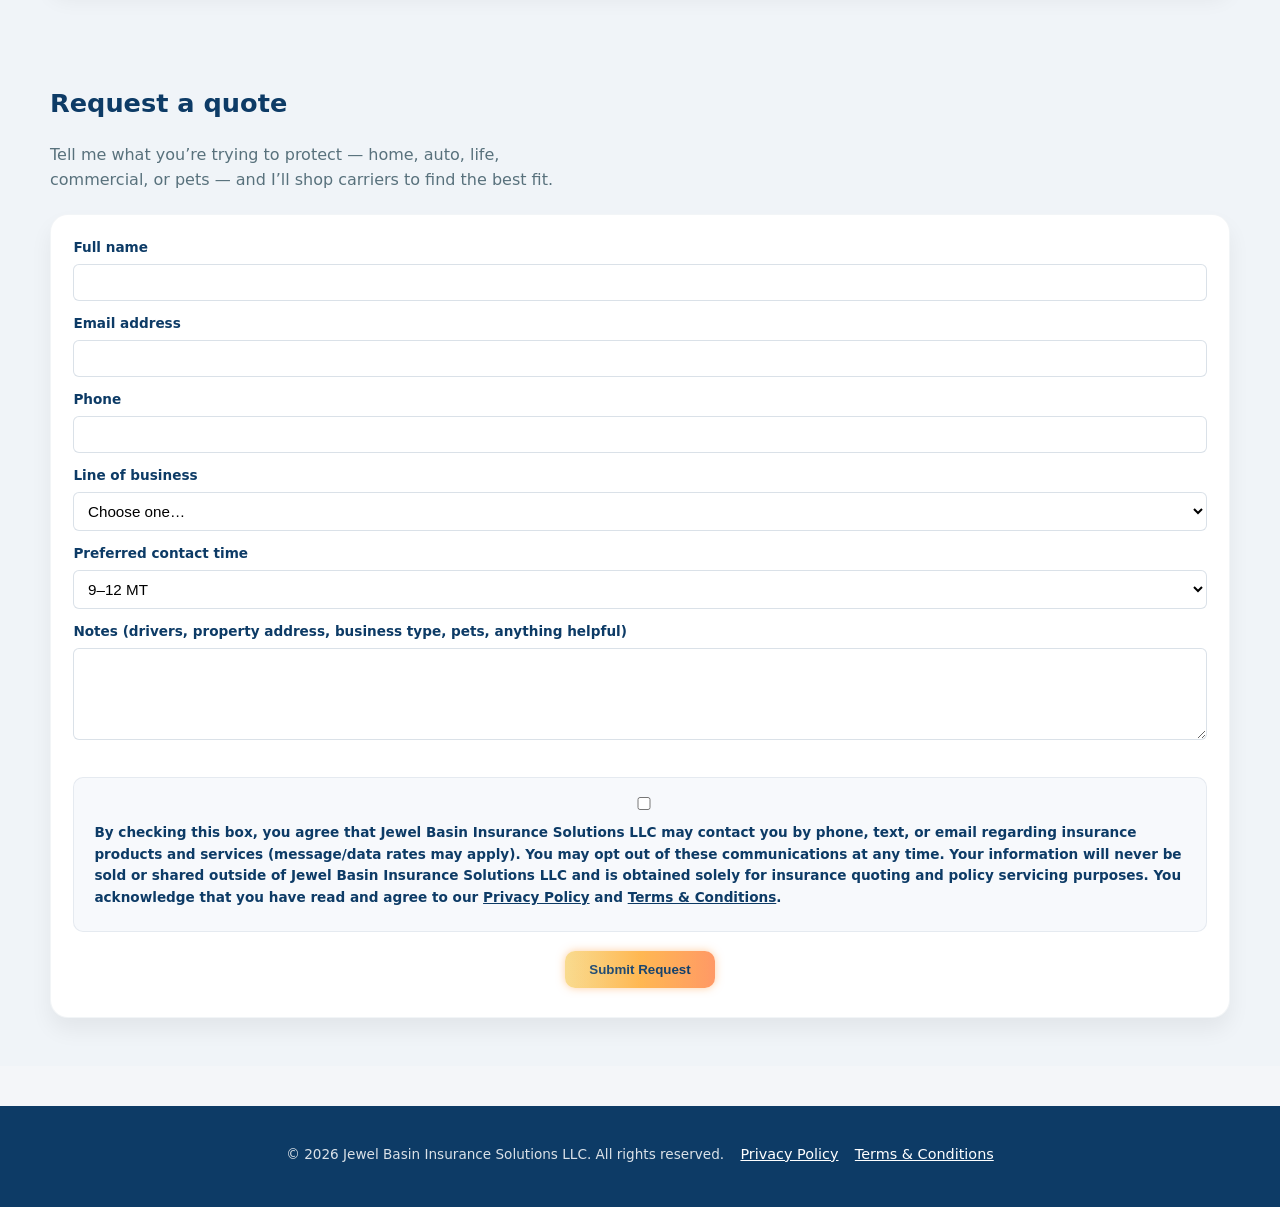
==== commit aac3b6e6: "Update index.html" ====
--- a/index.html
+++ b/index.html
@@ -29,7 +29,7 @@
       </nav>
 
 <button id="callTextBtn" class="btn-call" type="button">Call/Text Now</button>
-<a href="/api/basic-auth" class="button" style="margin-left: 12px;">Agent Portal</a>
+<a href="/api/basic-auth" class="btn-call" style="margin-left: 12px;">Agent Portal</a>
       
     </div>
   </header>
@@ -288,3 +288,4 @@
 
 
 
+
--- a/styles.css
+++ b/styles.css
@@ -103,6 +103,10 @@
   transform:translateY(-1px);
 }
 .btn:active{transform:translateY(1px);}
+
+.button + .button {
+  margin-left: 0.75rem; /* space between buttons */
+}
 
 /* =========================
    HERO
@@ -426,3 +430,4 @@
   .btn, .btn-submit{width:100%;}
   .hero, .hero--home{text-align:left;}
 }
+
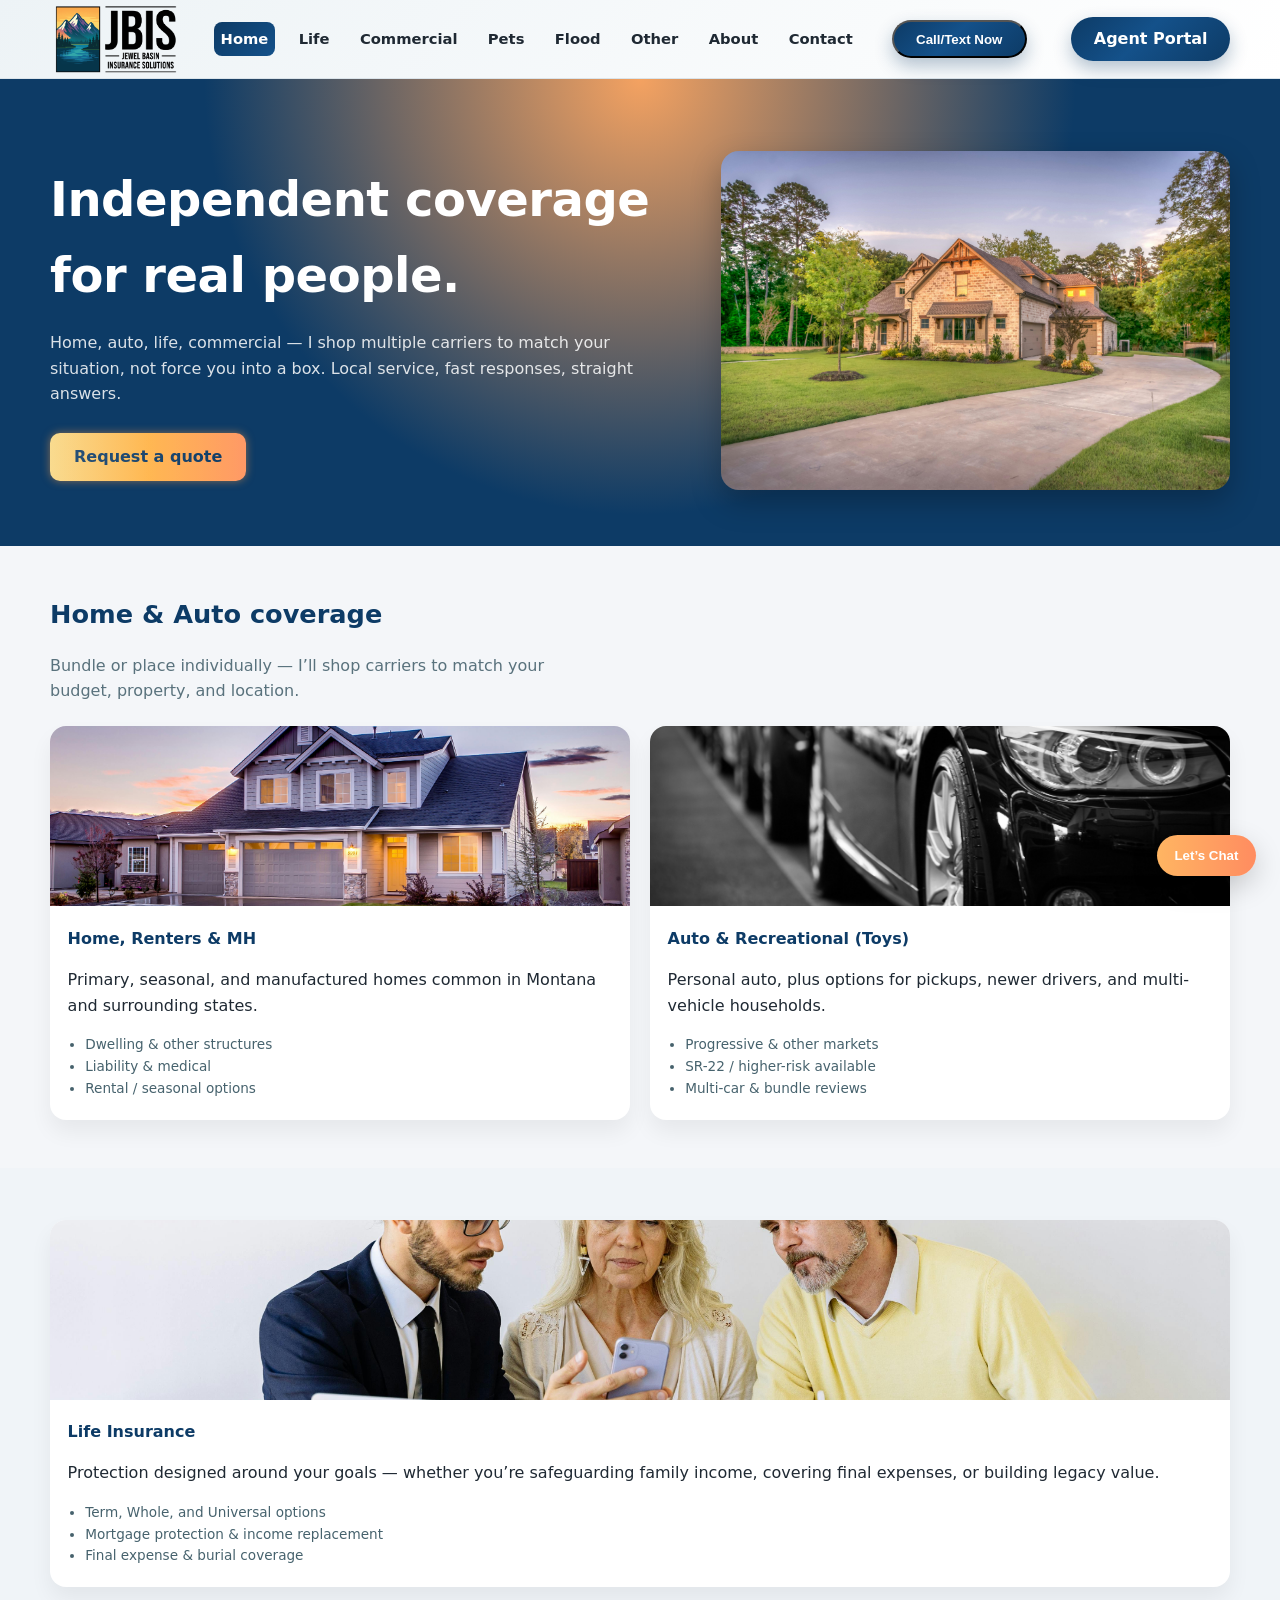
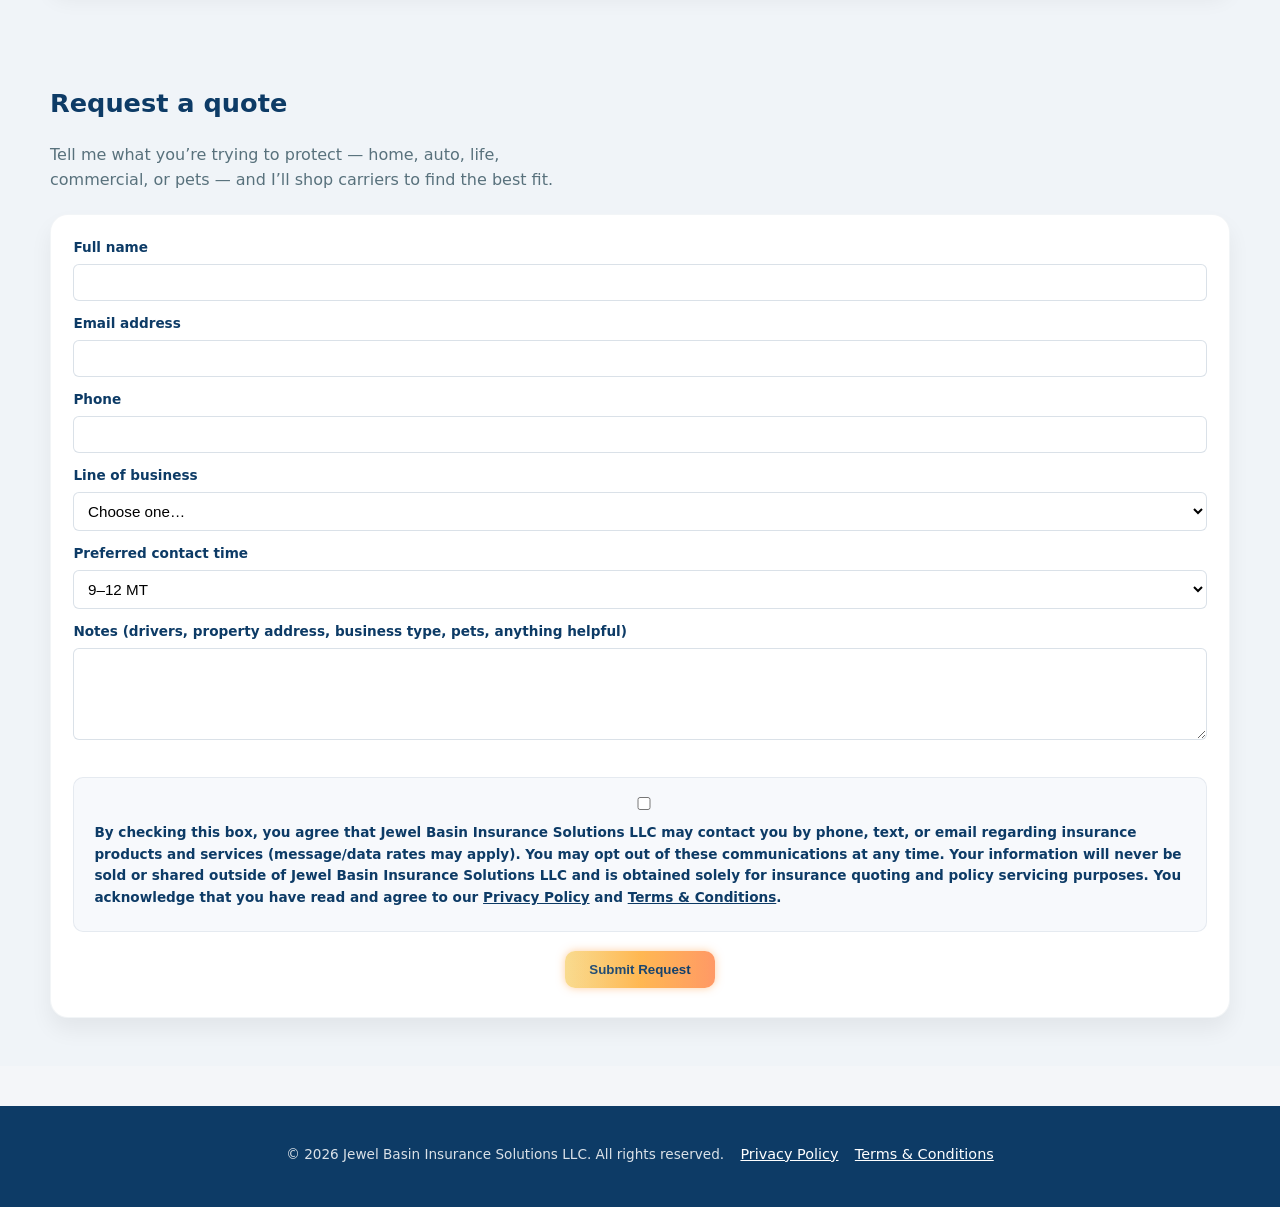
==== commit 9b79a683: "Update index.html" ====
--- a/index.html
+++ b/index.html
@@ -29,7 +29,7 @@
       </nav>
 
 <button id="callTextBtn" class="btn-call" type="button">Call/Text Now</button>
-<a href="/api/basic-auth" class="btn-call" style="margin-left: 12px;">Agent Portal</a>
+<a href="https://jewelbasinins.vercel.app/api/basic-auth" class="btn-call" style="margin-left:12px;">Agent Portal</a>
       
     </div>
   </header>
@@ -78,7 +78,7 @@
           <article class="spotlight">
             <img src="img/hero-auto.jpg" alt="Auto insurance" class="spotlight__img" />
             <div class="spotlight__body">
-              <h3>Auto &amp; toys</h3>
+              <h3>Auto &amp; Recreational (Toys)</h3>
               <p>Personal auto, plus options for pickups, newer drivers, and multi-vehicle households.</p>
               <ul>
                 <li>Progressive &amp; other markets</li>
@@ -289,3 +289,5 @@
 
 
 
+
+
--- a/styles.css
+++ b/styles.css
@@ -101,11 +101,6 @@
   background:linear-gradient(90deg,#ffcc80,#ffb347,#ffa366);
   box-shadow:0 0 12px rgba(255,185,100,.8), 0 0 25px rgba(255,160,70,.5);
   transform:translateY(-1px);
-}
-.btn:active{transform:translateY(1px);}
-
-.button + .button {
-  margin-left: 0.75rem; /* space between buttons */
 }
 
 /* =========================
@@ -431,3 +426,4 @@
   .hero, .hero--home{text-align:left;}
 }
 
+
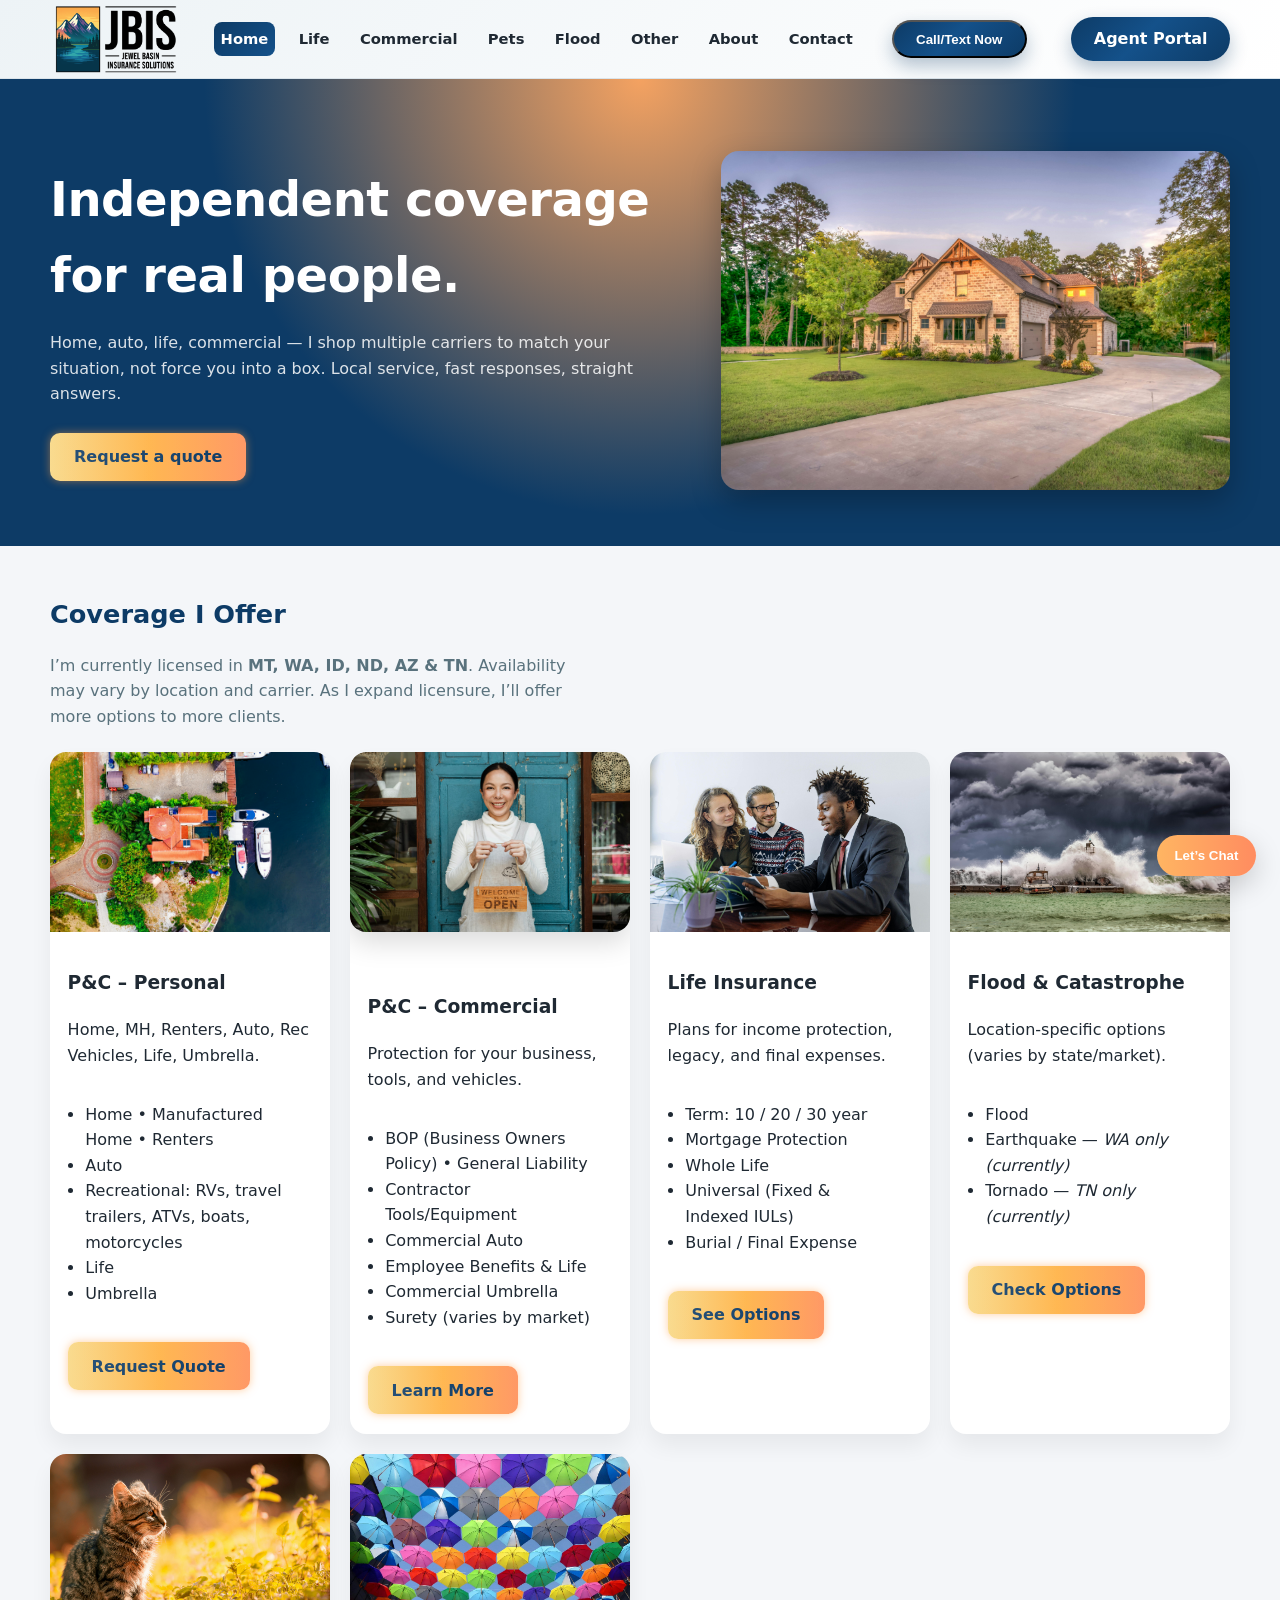
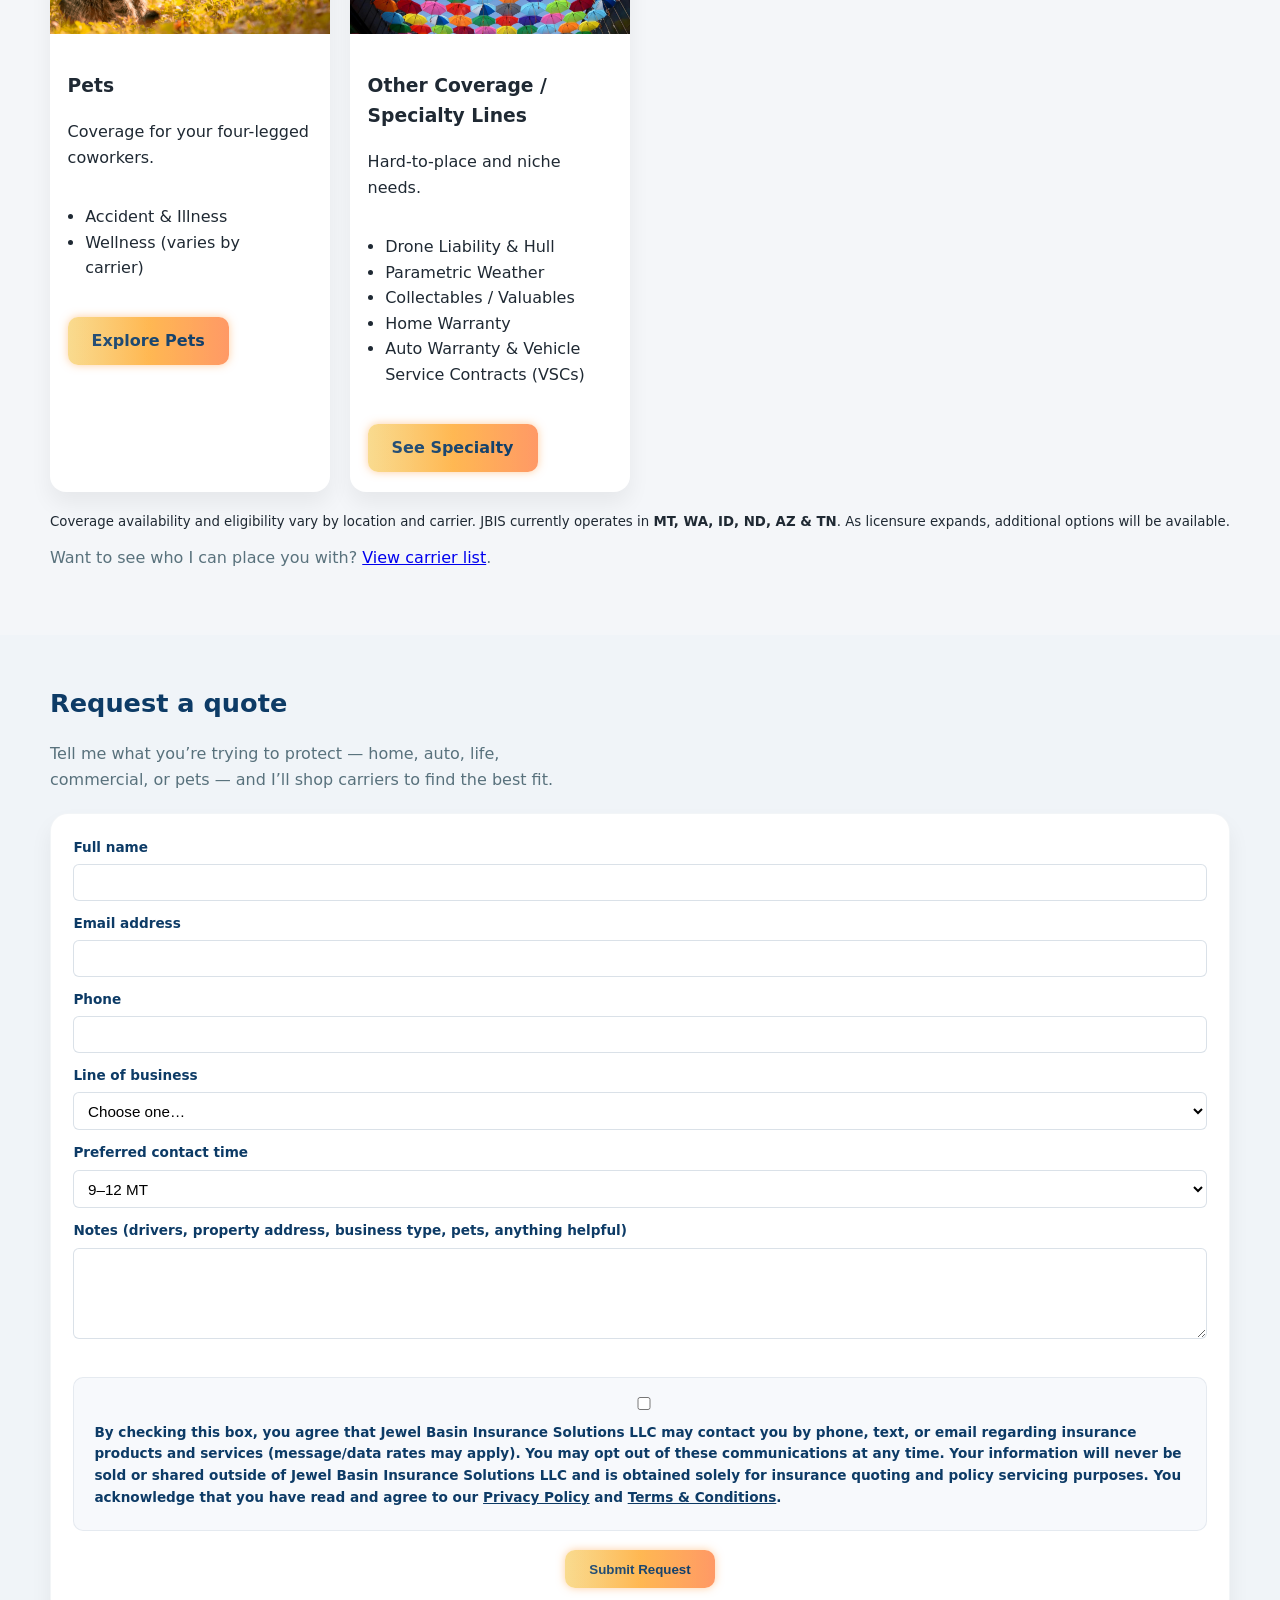
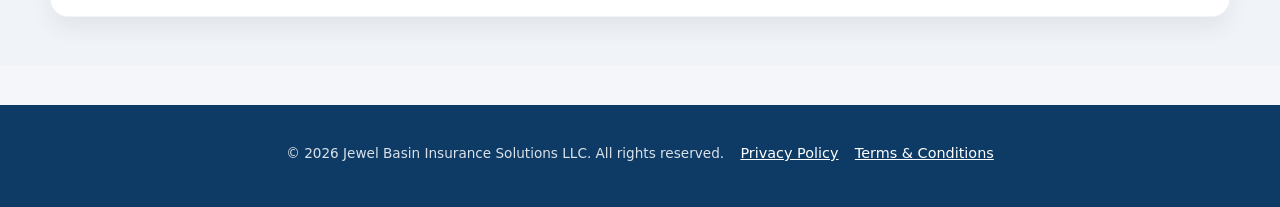
==== commit b1d9b590: "Update index.html" ====
--- a/index.html
+++ b/index.html
@@ -53,66 +53,143 @@
       </div>
     </section>
 
-    <!-- SERVICES: Home & Auto spotlight -->
-    <section id="services" class="section">
-      <div class="container">
-        <h2>Home &amp; Auto coverage</h2>
-        <p class="section__lead">
-          Bundle or place individually — I’ll shop carriers to match your budget, property, and location.
-        </p>
-
-        <div class="spotlight-grid">
-          <article class="spotlight">
-            <img src="img/hero-home.jpg" alt="Home insurance" class="spotlight__img" />
-            <div class="spotlight__body">
-              <h3>Home, Renters &amp; MH</h3>
-              <p>Primary, seasonal, and manufactured homes common in Montana and surrounding states.</p>
-              <ul>
-                <li>Dwelling &amp; other structures</li>
-                <li>Liability &amp; medical</li>
-                <li>Rental / seasonal options</li>
-              </ul>
-            </div>
-          </article>
-
-          <article class="spotlight">
-            <img src="img/hero-auto.jpg" alt="Auto insurance" class="spotlight__img" />
-            <div class="spotlight__body">
-              <h3>Auto &amp; Recreational (Toys)</h3>
-              <p>Personal auto, plus options for pickups, newer drivers, and multi-vehicle households.</p>
-              <ul>
-                <li>Progressive &amp; other markets</li>
-                <li>SR-22 / higher-risk available</li>
-                <li>Multi-car &amp; bundle reviews</li>
-              </ul>
-            </div>
-          </article>
-        </div>
-      </div>
-    </section>
-
-    <!-- LIFE INSURANCE PROMO (kept as a single card layout) -->
-    <section class="section section--muted">
-      <div class="container">
-        <div class="spotlight-grid" style="margin-top: 0.25rem;">
-          <article class="spotlight">
-            <img src="img/life.jpg" alt="Life insurance coverage" class="spotlight__img" />
-            <div class="spotlight__body">
-              <h3>Life Insurance</h3>
-              <p>
-                Protection designed around your goals — whether you’re safeguarding family income,
-                covering final expenses, or building legacy value.
-              </p>
-              <ul>
-                <li>Term, Whole, and Universal options</li>
-                <li>Mortgage protection &amp; income replacement</li>
-                <li>Final expense &amp; burial coverage</li>
-              </ul>
-            </div>
-          </article>
-        </div>
-      </div>
-    </section>
+
+<!-- =========================
+     COVERAGE CARDS (uses existing styles.css)
+========================= -->
+<section id="coverage" class="section">
+  <div class="container">
+    <h2>Coverage I Offer</h2>
+    <p class="section__lead">
+      I’m currently licensed in <strong>MT, WA, ID, ND, AZ &amp; TN</strong>. Availability may vary by location and carrier.
+      As I expand licensure, I’ll offer more options to more clients.
+    </p>
+
+    <div class="service-grid"><!-- uses .service-grid from styles.css -->
+      <!-- 1) P&C – Personal -->
+      <article class="service-card">
+        <img src="img/cov-personal.jpg" alt="Personal insurance lines: Home, Auto, Renters, Toys" />
+        <div class="service-card__body">
+          <h3>P&amp;C – Personal</h3>
+          <p>Home, MH, Renters, Auto, Rec Vehicles, Life, Umbrella.</p>
+          <ul class="spotlight__body">
+            <li>Home • Manufactured Home • Renters</li>
+            <li>Auto</li>
+            <li>Recreational: RVs, travel trailers, ATVs, boats, motorcycles</li>
+            <li>Life</li>
+            <li>Umbrella</li>
+          </ul>
+          <div class="service-card__actions">
+            <a href="#quote" class="btn btn-primary">Request Quote</a>
+          </div>
+        </div>
+      </article>
+
+      <!-- 2) P&C – Commercial -->
+      <article class="service-card">
+        <img src="img/cov-commercial.jpg" alt="Commercial insurance: BOP, GL, Tools, Commercial Auto" />
+        <div class="service-card__body">
+          <h3>P&amp;C – Commercial</h3>
+          <p>Protection for your business, tools, and vehicles.</p>
+          <ul class="spotlight__body">
+            <li>BOP (Business Owners Policy) • General Liability</li>
+            <li>Contractor Tools/Equipment</li>
+            <li>Commercial Auto</li>
+            <li>Employee Benefits &amp; Life</li>
+            <li>Commercial Umbrella</li>
+            <li>Surety (varies by market)</li>
+          </ul>
+          <div class="service-card__actions">
+            <a href="commercial.html" class="btn">Learn More</a>
+          </div>
+        </div>
+      </article>
+
+      <!-- 3) Life -->
+      <article class="service-card">
+        <img src="img/cov-life.jpg" alt="Life insurance plans" />
+        <div class="service-card__body">
+          <h3>Life Insurance</h3>
+          <p>Plans for income protection, legacy, and final expenses.</p>
+          <ul class="spotlight__body">
+            <li>Term: 10 / 20 / 30 year</li>
+            <li>Mortgage Protection</li>
+            <li>Whole Life</li>
+            <li>Universal (Fixed &amp; Indexed IULs)</li>
+            <li>Burial / Final Expense</li>
+          </ul>
+          <div class="service-card__actions">
+            <a href="life.html" class="btn">See Options</a>
+          </div>
+        </div>
+      </article>
+
+      <!-- 4) Flood & Catastrophe -->
+      <article class="service-card">
+        <img src="img/cov-cat.jpg" alt="Flood and catastrophe coverages" />
+        <div class="service-card__body">
+          <h3>Flood &amp; Catastrophe</h3>
+          <p>Location-specific options (varies by state/market).</p>
+          <ul class="spotlight__body">
+            <li>Flood</li>
+            <li>Earthquake — <em>WA only (currently)</em></li>
+            <li>Tornado — <em>TN only (currently)</em></li>
+          </ul>
+          <div class="service-card__actions">
+            <a href="flood.html" class="btn">Check Options</a>
+          </div>
+        </div>
+      </article>
+
+      <!-- 5) Pets -->
+      <article class="service-card">
+        <img src="img/cov-pets.jpg" alt="Pet insurance" />
+        <div class="service-card__body">
+          <h3>Pets</h3>
+          <p>Coverage for your four-legged coworkers.</p>
+          <ul class="spotlight__body">
+            <li>Accident &amp; Illness</li>
+            <li>Wellness (varies by carrier)</li>
+          </ul>
+          <div class="service-card__actions">
+            <a href="pets.html" class="btn">Explore Pets</a>
+          </div>
+        </div>
+      </article>
+
+      <!-- 6) Other / Specialty Lines -->
+      <article class="service-card">
+        <img src="img/cov-specialty.jpg" alt="Specialty lines and warranties" />
+        <div class="service-card__body">
+          <h3>Other Coverage / Specialty Lines</h3>
+          <p>Hard-to-place and niche needs.</p>
+          <ul class="spotlight__body">
+            <li>Drone Liability &amp; Hull</li>
+            <li>Parametric Weather</li>
+            <li>Collectables / Valuables</li>
+            <li>Home Warranty</li>
+            <li>Auto Warranty &amp; Vehicle Service Contracts (VSCs)</li>
+          </ul>
+          <div class="service-card__actions">
+            <a href="other.html" class="btn">See Specialty</a>
+          </div>
+        </div>
+      </article>
+    </div>
+
+    <!-- Disclosure + Carriers link -->
+    <div class="note note--muted" style="margin-top:1rem">
+      <small>
+        Coverage availability and eligibility vary by location and carrier. JBIS currently operates in
+        <strong>MT, WA, ID, ND, AZ &amp; TN</strong>. As licensure expands, additional options will be available.
+      </small>
+    </div>
+    <p class="section__lead" style="margin-top:.75rem">
+      Want to see who I can place you with? <a href="carriers.html">View carrier list</a>.
+    </p>
+  </div>
+</section>
+
 
     <!-- QUOTE / CONTACT -->
     <section id="quote" class="section section--muted">
@@ -150,14 +227,15 @@
               <label for="line">Line of business</label>
               <select id="line" name="Line of business">
                 <option value="" selected>Choose one…</option>
-                <option>Home</option>
-                <option>Auto</option>
-                <option>Home + Auto</option>
+                <option>Home / Renters/MH</option>
+                <option>Auto / Recreational</option>
                 <option>Life / Mortgage protection</option>
                 <option>Commercial</option>
                 <option>Pets</option>
                 <option>Flood</option>
                 <option>Other</option>
+                <option>Bundle (please add notes)</option>
+
               </select>
             </div>
           </div>
@@ -284,10 +362,3 @@
 
 </body>
 </html>
-
-
-
-
-
-
-
